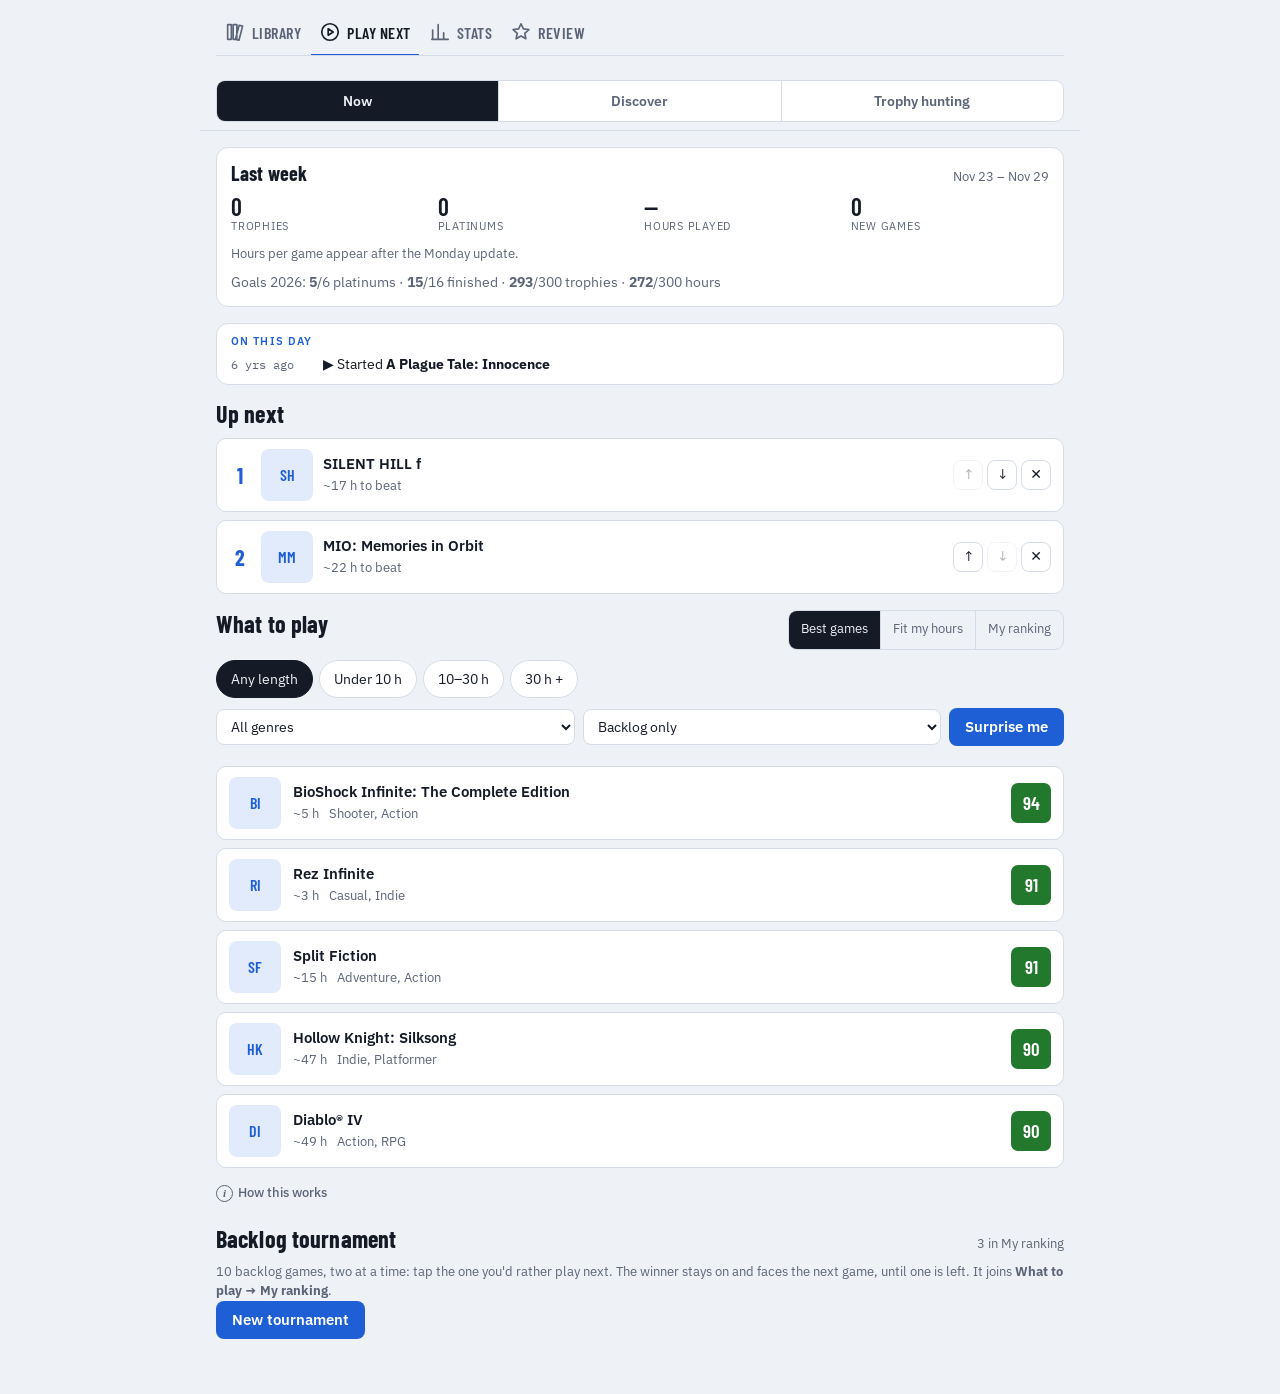
==== docs/play.html @ 2fd51176 "Light/dark switch, content clear of the iPhone status bar, sections open at their top Co-Authored-By" ====
<!doctype html>
<html lang="en">
<meta charset="utf-8">
<script>try { const t = localStorage.getItem("shelf-theme"); if (t === "light" || t === "dark") document.documentElement.dataset.theme = t; } catch {}</script>
<title>Game Shelf Play Next</title>
<meta name="viewport" content="width=device-width, initial-scale=1, viewport-fit=cover">
<meta name="apple-mobile-web-app-capable" content="yes">
<meta name="apple-mobile-web-app-title" content="Game Shelf">
<meta name="apple-mobile-web-app-status-bar-style" content="default">
<meta name="theme-color" content="#eef1f6" media="(prefers-color-scheme: light)">
<meta name="theme-color" content="#0e1320" media="(prefers-color-scheme: dark)">
<link rel="manifest" href="manifest.webmanifest">
<link rel="icon" href="icon-192.png" type="image/png">
<link rel="apple-touch-icon" href="apple-touch-icon.png">
<link rel="preconnect" href="https://fonts.googleapis.com">
<link rel="preconnect" href="https://fonts.gstatic.com" crossorigin>
<link rel="stylesheet" href="https://fonts.googleapis.com/css2?family=Barlow+Condensed:wght@500;600;700&family=IBM+Plex+Sans:wght@400;500;600&family=IBM+Plex+Mono:wght@400;500&display=swap">
<link rel="stylesheet" href="app.css">
<style>
/* Layout: tabs → Now / Discover / Trophies; one part at a time */
section { display: grid; gap: 10px; }
.cover { width: 52px; height: 52px; border-radius: 8px; }
.dot { width: 8px; height: 8px; }
.filters { display: grid; gap: 8px; }
.row { display: flex; gap: 8px; flex-wrap: wrap; align-items: center; }
.row select, .row .sel { background: var(--surface); border: 1px solid var(--line); border-radius: 8px; padding: 7px 10px; font-size: 14px; flex: 1 1 160px; min-width: 0; }
.go { background: var(--accent); color: var(--on-accent); border: 0; border-radius: 8px; padding: 8px 16px; font-weight: 600; cursor: pointer; }
.go:hover { filter: brightness(1.08); }

.pick { background: var(--surface); border: 2px solid var(--accent); border-radius: var(--radius); padding: 14px; display: grid; grid-template-columns: 96px 1fr; gap: 14px; align-items: center; }
.pick .cover { width: 96px; height: 96px; border-radius: 10px; }
.pick h2 { font-size: 24px; }
.pick .why { display: flex; flex-wrap: wrap; gap: 4px 12px; font-size: 13.5px; color: var(--muted); }
.pick .why b { color: var(--fg); }

.list { list-style: none; margin: 0; padding: 0; display: grid; gap: 8px; }
.item { background: var(--surface); border: 1px solid var(--line); border-radius: 10px; padding: 10px 12px; display: grid; grid-template-columns: 52px 1fr auto; gap: 12px; align-items: center; }
.main { min-width: 0; display: grid; gap: 3px; }
.name { font-weight: 600; line-height: 1.25; overflow-wrap: anywhere; }
.meta { display: flex; flex-wrap: wrap; gap: 2px 10px; font-size: 12.5px; color: var(--muted); }
.prog { display: flex; align-items: center; gap: 8px; font: 12px var(--mono); color: var(--muted); }
.prog .bar { flex: 1 1 auto; max-width: 220px; height: 6px; background: var(--line); border-radius: 3px; overflow: hidden; }
.prog .bar i { display: block; height: 100%; background: var(--plat); }
.easy { display: grid; gap: 2px; font-size: 12.5px; margin-top: 2px; }
.easy span { display: flex; gap: 6px; align-items: baseline; }
.easy .r { font-family: var(--mono); color: var(--muted); margin-left: auto; }
.left { font: 600 24px var(--display); text-align: right; line-height: 1; }
.left small { display: block; font: 11px var(--body); color: var(--muted); text-transform: uppercase; letter-spacing: .06em; }
.digest { background: var(--surface); border: 1px solid var(--line); border-radius: var(--radius); padding: 14px; display: grid; gap: 8px; }
.digest p { margin: 0; font-size: 14px; }
.dg-head { display: flex; justify-content: space-between; align-items: baseline; gap: 8px; flex-wrap: wrap; }
.dg-figs { display: grid; grid-template-columns: repeat(4, 1fr); gap: 8px; }
.dg-figs div { display: grid; } .dg-figs b { font: 600 26px/1 var(--display); } .dg-figs span { font-size: 11px; text-transform: uppercase; letter-spacing: .07em; color: var(--muted); }
.dg-goals { color: var(--muted); }
.uq { grid-template-columns: 22px 52px 1fr auto; gap: 10px; }
.rank { font: 700 22px var(--display); color: var(--accent); text-align: center; }
.qbtns { display: flex; gap: 4px; }
.qbtns button { width: 30px; height: 30px; border: 1px solid var(--line); border-radius: 8px; background: var(--surface); cursor: pointer; font-size: 14px; }
.qbtns button:disabled { opacity: .35; cursor: default; }
a.act { display: inline-block; border: 1px solid var(--line); border-radius: 999px; padding: 3px 10px; font-size: 13px; text-decoration: none; color: var(--fg); }
a.act:hover { border-color: var(--accent); } a.act.on { background: var(--accent-soft); border-color: var(--accent); }
a.act.primary { background: var(--accent); color: var(--on-accent); border-color: var(--accent); font-weight: 600; padding: 6px 14px; border-radius: 8px; }
.pact { display: flex; flex-wrap: wrap; gap: 6px; align-items: center; margin-top: 4px; }
.budget { display: flex; gap: 8px; align-items: center; font-size: 14px; }
.budget input { width: 90px; font: 600 18px var(--display); padding: 5px 8px; border: 1px solid var(--line); border-radius: 8px; background: var(--surface); color: var(--fg); }
.tbl td.num, .tbl th:nth-child(n+2):not(:last-child) { text-align: right; font-variant-numeric: tabular-nums; }
.lvl { font-size: 11px; font-weight: 600; text-transform: uppercase; letter-spacing: .05em; padding: 1px 7px; border-radius: 4px; border: 1px solid currentColor; }
.lvl.easy { color: var(--mc-good); } .lvl.medium { color: var(--mc-mid); } .lvl.hard { color: var(--mc-bad); }
.wk-head { display: flex; justify-content: space-between; align-items: baseline; gap: 10px; flex-wrap: wrap; }
.wk .item { grid-template-columns: 96px 1fr auto; align-items: start; }
.wk .cover { width: 96px; height: 64px; border-radius: 8px; }
.wk .why { font-size: 13px; color: var(--fg); line-height: 1.4; }
.wk .name a { color: inherit; text-decoration: none; }
.wk .name a:hover { text-decoration: underline; }
.wk .owned { font-size: 12px; color: var(--muted); }
@media (max-width: 420px) { .wk .item { grid-template-columns: 72px 1fr auto; } .wk .cover { width: 72px; height: 52px; } }
@media (max-width: 420px) { .pick { grid-template-columns: 72px 1fr; } .pick .cover { width: 72px; height: 72px; } }
.mode { display: grid; gap: 10px; }
.budget input { width: 80px; }
.dg-figs b { font-size: 24px; }
.tap { cursor: pointer; }
.tn-duel { display: grid; grid-template-columns: 1fr auto 1fr; gap: 8px; align-items: stretch; }
.tn-card { all: unset; box-sizing: border-box; cursor: pointer; background: var(--surface); border: 2px solid var(--line); border-radius: var(--radius); padding: 10px; display: grid; gap: 4px; align-content: start; justify-items: start; min-width: 0; }
.tn-card:hover, .tn-card:focus-visible { border-color: var(--accent); }
.tn-card .cover { width: 100%; height: auto; aspect-ratio: 16 / 10; border-radius: 8px; font-size: 22px; }
.tn-name { font-weight: 600; line-height: 1.25; overflow-wrap: anywhere; }
.tn-vs { align-self: center; font: 700 16px var(--display); color: var(--muted); }
.tn-card.champ { border-color: var(--gold); }
.tn-tag { font-size: 12px; font-weight: 600; color: var(--gold); }
.tn-line { display: flex; gap: 4px; flex-wrap: wrap; }
.tn-dot { width: 28px; height: 28px; border-radius: 6px; overflow: hidden; border: 2px solid transparent; display: grid; place-items: center; font-size: 9px; background: var(--line); }
.tn-dot img, .tn-dot .cover { width: 100%; height: 100%; object-fit: cover; display: block; }
.tn-dot.out { opacity: .25; filter: grayscale(1); }
.tn-dot.on { border-color: var(--gold); }
.tn-win { display: grid; grid-template-columns: 64px 1fr; gap: 12px; align-items: center; background: var(--surface); border: 2px solid var(--gold); border-radius: var(--radius); padding: 10px; margin-bottom: 10px; }
.tn-win .cover { width: 64px; height: 64px; border-radius: 8px; }
.tn-win > span:last-child { display: grid; gap: 2px; }
.memories { background: var(--surface); border: 1px solid var(--line); border-radius: var(--radius); padding: 10px 14px; display: grid; gap: 4px; }
.memories ul { list-style: none; margin: 0; padding: 0; display: grid; gap: 4px; font-size: 14px; }
.memories .yr { display: inline-block; min-width: 92px; font: 12px var(--mono); color: var(--muted); }
a.cal { text-decoration: none; color: var(--accent); font-weight: 600; }
.item.nomc { grid-template-columns: 52px 1fr; }
/* compact rows (wishlist, coming soon): small cover, one meta line, icon actions */
.list.compact { gap: 6px; }
.list.compact .item { grid-template-columns: 44px minmax(0, 1fr) auto auto; gap: 10px; padding: 8px 10px; }
.list.compact .item.nomc { grid-template-columns: 44px minmax(0, 1fr) auto; }
.list.compact .cover { width: 44px; height: 44px; font-size: 14px; }
.list.compact .meta { flex-wrap: nowrap; overflow: hidden; white-space: nowrap; }
.list.compact .meta > span { flex: none; } .list.compact .meta > span:last-child { flex: 0 1 auto; overflow: hidden; text-overflow: ellipsis; min-width: 0; }
.list.compact .mc { width: 34px; height: 34px; font-size: 16px; }
.list.compact .item > .detail { margin: 2px -10px -8px; }
a.x { width: 30px; height: 30px; display: grid; place-items: center; border: 1px solid var(--line); border-radius: 50%; color: var(--muted); text-decoration: none; font-size: 13px; }
a.x:hover { border-color: var(--accent); color: var(--accent); }
a.x.add { color: var(--accent); border-color: var(--accent); font-size: 18px; font-weight: 600; }
a.x.added { background: var(--accent-soft); }
.wsearch { margin: 0 0 10px; }
.wsearch input { width: 100%; box-sizing: border-box; font: inherit; font-size: 16px; padding: 10px 12px; border-radius: var(--radius); border: 1px solid var(--line); background: var(--surface); color: var(--text); }
.wsearch .list { margin-top: 6px; }
.wsearch .hint { padding: 8px 0; }
.wished { width: 30px; text-align: center; color: var(--gold); font-size: 18px; }
.sec-head .count { font: 500 15px var(--body); color: var(--muted); }
select.mini { background: var(--surface); border: 1px solid var(--line); border-radius: 8px; padding: 4px 8px; font-size: 13px; }
.meta .out { color: var(--accent); font-weight: 600; }
.detail .desc { margin: 0; font-size: 14px; line-height: 1.5; }
tr.ptr > td { padding: 0 0 8px; border-bottom: 1px solid var(--line); }
tr.ptr .detail { border: 1px solid var(--line); border-radius: 10px; background: var(--surface); }
tr.tap.open td { background: var(--accent-soft); }
.item > .detail { grid-column: 1 / -1; margin: 2px -12px -10px; }
.pick > .detail { grid-column: 1 / -1; margin: 0 -14px -14px; }
.tap.open { border-color: color-mix(in srgb, var(--accent) 45%, var(--line)); }
</style>

<main class="wrap" id="main">
  <h1 class="vh">Play next</h1>
  <nav class="tabs" aria-label="Main"><a href="index.html"><svg viewBox="0 0 24 24" aria-hidden="true"><path d="M4 4h4v16H4zM10 4h4v16h-4zM16.5 4.6l3.8 1 -4 15.4 -3.8 -1z"/></svg><span>Library</span></a><a href="play.html" aria-current="page"><svg viewBox="0 0 24 24" aria-hidden="true"><circle cx="12" cy="12" r="9"/><path d="M10 8.5v7l5.5-3.5z"/></svg><span>Play next</span></a><a href="stats.html"><svg viewBox="0 0 24 24" aria-hidden="true"><path d="M4 20V10M10 20V4M16 20v-7M21 20H3"/></svg><span>Stats</span></a><a href="review.html"><svg viewBox="0 0 24 24" aria-hidden="true"><path d="M12 3l2.6 5.6 6 .7-4.5 4.1 1.2 6L12 16.4 6.7 19.4l1.2-6L3.4 9.3l6-.7z"/></svg><span>Review</span></a></nav>
  <nav class="subnav" aria-label="Play next sections"><div class="seg" role="group">
    <button data-show="now">Now</button><button data-show="discover">Discover</button><button data-show="trophies">Trophy hunting</button>
  </div></nav>

  <div class="part-body" data-part="now">
    <section class="digest" id="digest"></section>
    <section class="memories" id="memories" hidden></section>

    <section class="block">
      <div class="sec-head"><h2 class="sec">Up next</h2><a class="note cal" id="calLink" href="#" title="Subscribe once: finish forecasts, release dates and your goals deadline appear in your phone's calendar and update by themselves">📅 Add to calendar</a></div>
      <div id="upnext"></div>
    </section>

    <section class="block">
      <div class="sec-head"><h2 class="sec">What to play</h2>
        <div class="seg" role="group" aria-label="How to choose"><button data-mode="best">Best games</button><button data-mode="fit">Fit my hours</button><button data-mode="rank" id="rankModeBtn" hidden>My ranking</button></div></div>
      <div class="mode" id="modeBest">
        <div class="chips" id="lengths" role="group" aria-label="How much time do you have"></div>
        <div class="row">
          <select id="genre" aria-label="Genre"></select>
          <select id="poolSel" aria-label="Which games"><option value="backlog">Backlog only</option><option value="both">Backlog + in progress</option></select>
          <button class="go" id="surprise">Surprise me</button>
        </div>
        <div id="pick"></div>
        <ol class="list" id="picks"></ol>
        <details class="how"><summary>How this works</summary><p>Your best-rated games first (Metacritic). Length is HowLongToBeat's Main + Extras time; games without one only appear under "Any length". "Surprise me" picks at random, better-rated games more often.</p></details>
      </div>
      <div class="mode" id="modeFit" hidden>
        <div class="row"><label class="budget">Hours available <input id="budget" type="number" min="1" max="2000" value="40" inputmode="numeric"></label></div>
        <div id="plan"></div>
        <details class="how"><summary>How this works</summary><p>Picks the best mix of backlog and in-progress games that fits your hours: Metacritic counts most, games in Up next go first, varied genres get a small bonus. Uses HowLongToBeat Main + Extras (time left for games in progress).</p></details>
      </div>
      <div class="mode" id="modeRank" hidden>
        <ol class="list" id="rankList"></ol>
        <details class="how"><summary>How this works</summary><p>Each backlog tournament below crowns one game, and it joins this list in the order it won. Games you finish, beat or drop leave the list; games you've started stay, marked "Playing".</p></details>
      </div>
    </section>

    <section class="block" id="tourney">
      <div class="sec-head"><h2 class="sec">Backlog tournament</h2><span class="note" id="tnStats"></span></div>
      <div id="tnBody"></div>
    </section>
  </div>

  <div class="part-body" data-part="discover" hidden>
    <section class="block" id="weekly" hidden>
      <div class="sec-head"><h2 class="sec">This week's picks</h2><span class="note" id="wkWhen"></span></div>
      <ol class="list wk" id="wkList"></ol>
      <div id="wkProfile"></div>
    </section>
    <section class="block">
      <div class="sec-head"><h2 class="sec">Wishlist <span class="count" id="wishCount"></span></h2>
        <select id="wishSort" aria-label="Sort wishlist" class="mini"><option value="added">Recently added</option><option value="release">Release date</option><option value="mc">Metacritic</option><option value="short">Shortest first</option><option value="name">Name</option></select></div>
      <div class="wsearch"><input type="search" id="wishQ" placeholder="🔍 Find a game to add…" autocomplete="off" enterkeyhint="search" aria-label="Search games to add to your wishlist">
        <ol class="list compact" id="wishHits" hidden></ol></div>
      <div class="chips" id="wishChips" role="group" aria-label="Show"></div>
      <ol class="list compact" id="wishList"></ol>
      <button class="more" id="wishMore" hidden></button>
    </section>
    <section class="block" id="soonSec" hidden>
      <h2 class="sec">Coming soon</h2>
      <div class="chips" id="soonChips" role="group" aria-label="Category"></div>
      <ol class="list compact" id="soonList"></ol>
      <button class="more" id="soonMore" hidden></button>
      <details class="how"><summary>How this works</summary><p>Unreleased PS4/PS5 games from RAWG, updated every Monday. <b>Your series</b>: next games in the series you played most. <b>Your studios</b>: from the studios you spent most hours with. <b>Your taste</b>: matching the same taste profile as the weekly picks (genres and tags of the games you play long, finish and rate highly). <b>Big releases</b> and <b>Indie</b>: the most awaited (how many RAWG users added them), with a date in the next 18 months. <b>Out soon</b>: anything here released in the next 60 days. Games you own or gave a 👎 are left out. Release dates often move.</p></details>
    </section>
  </div>

  <div class="part-body" data-part="trophies" hidden>
    <section class="block">
      <h2 class="sec">Closest to platinum</h2>
      <ol class="list" id="close"></ol>
      <button class="more" id="closeMore" hidden></button>
      <details class="how"><summary>How this works</summary><p>Games at 70% or more. Under each game: the missing trophies most players have, so likely the easiest left.</p></details>
    </section>
    <section class="block">
      <h2 class="sec">Next platinum: how hard?</h2>
      <div id="platHard"></div>
      <details class="how"><summary>How this works</summary><p>Games in progress that have a platinum, easiest first. "Guide" is the platinum difficulty from trophy guides (PowerPyx, PSNProfiles, PlayStationTrophies; average when several rate it): up to 3.5 is Easy, up to 6 Medium, above that Hard. Without a guide rating, the level is estimated from PSN: "Plat" is the share of players who have the platinum, and missing trophies that under 10% of players have count against it. Tap a game for hours, missables and playthroughs.</p></details>
    </section>
    <section class="block">
      <h2 class="sec">DLC to finish</h2>
      <ol class="list" id="dlcList"></ol>
      <button class="more" id="dlcMore" hidden>Show all</button>
      <details class="how"><summary>How this works</summary><p>DLC packs with trophies left, for games whose main game you've finished or whose DLC you've started. Fewest trophies left first.</p></details>
    </section>
  </div>
</main>

<script src="app.js"></script>
<script src="gamepanel.js"></script>
<script>
const $ = id => document.getElementById(id);
const esc = s => String(s ?? "").replace(/[&<>"']/g, c => ({ "&": "&amp;", "<": "&lt;", ">": "&gt;", '"': "&quot;", "'": "&#39;" }[c]));
const initials = s => (s || "?").replace(/[^A-Za-z0-9 ]/g, "").split(/\s+/).filter(Boolean).slice(0, 2).map(w => w[0]).join("").toUpperCase();
const pic = (url, name) => url ? `<img src="${esc(url)}" alt="" loading="lazy" onerror="this.replaceWith(document.createTextNode('${initials(name)}'))">` : initials(name);
const mcClass = m => m == null ? "none" : m >= 75 ? "good" : m >= 50 ? "mid" : "bad";
const fmtH = h => h >= 10 ? Math.round(h) + " h" : (Math.round(h * 2) / 2) + " h";
const beatTime = x => x.hltb?.extra || x.hltb?.main || null;   // HowLongToBeat Main + Extras (Main Story if missing)
const LENGTHS = { any: ["Any length", () => true], short: ["Under 10 h", h => h && h < 10], medium: ["10–30 h", h => h >= 10 && h <= 30], long: ["30 h +", h => h > 30] };
let DATA, state = { length: "any", pool: "backlog", genre: "", mode: "best", wishSort: "added", wishF: "all", soonCat: "all" };
try { Object.assign(state, JSON.parse(localStorage.getItem("shelf-play") || "{}")); } catch {}

// Same rules as the Library: platinum wins; a dropped game played again returns to normal.
function applyFlags(games, flags) {
  for (const x of games) {
    const f = flags[x.name] || (x.aliases || []).map(n => flags[n]).find(Boolean);
    x.eff = x.status; x.base_status = x.status; x.flag = null;
    if (!f || x.status === "completed") continue;
    if (f.flag === "dropped" && x.last_activity && new Date(x.last_activity) > new Date(f.at)) continue;
    x.eff = f.flag; x.flag = f;
  }
}

function pool() {
  const fit = LENGTHS[state.length][1];
  return DATA.games.filter(x => (x.eff === "unplayed" && x.owned) || (state.pool === "both" && x.eff === "started"))
    .filter(x => fit(beatTime(x)))
    .filter(x => !state.genre || (x.genres || []).includes(state.genre));
}

function card(x, eyebrow) {
  const why = [x.metacritic != null ? `Metacritic <b>${x.metacritic}</b>` : "No Metacritic score",
    beatTime(x) ? `~<b>${fmtH(beatTime(x))}</b> to beat` : null,
    (x.genres || []).slice(0, 3).join(", ") || null,
    x.eff === "started" ? `In progress · ${x.progress ?? 0}% trophies` : (x.acquired ? `Owned since ${new Date(x.acquired).getFullYear()}` : null)].filter(Boolean);
  return `<div class="pick tap" data-g="${esc(x.name)}"><span class="cover">${pic(x.image, x.name)}</span>
    <div class="main"><span class="eyebrow">${eyebrow}</span><h2>${esc(x.name)}</h2><div class="why">${why.map(w => `<span>${w}</span>`).join("")}</div></div></div>`;
}

function render() {
  $("lengths").innerHTML = Object.entries(LENGTHS).map(([k, [l]]) => `<button class="chip" data-len="${k}" aria-pressed="${state.length === k}">${l}</button>`).join("");
  $("poolSel").value = state.pool;
  document.querySelectorAll("[data-mode]").forEach(b => b.setAttribute("aria-pressed", b.dataset.mode === state.mode));
  if (state.mode === "rank" && !rankedBacklog().length) state.mode = "best";
  $("rankModeBtn").hidden = !rankedBacklog().length;
  $("modeBest").hidden = state.mode !== "best"; $("modeFit").hidden = state.mode !== "fit"; $("modeRank").hidden = state.mode !== "rank";
  if (state.mode === "rank") rankList();
  const p = pool();
  const picks = [...p].sort((a, b) => (b.metacritic ?? 0) - (a.metacritic ?? 0) || (beatTime(a) ?? 999) - (beatTime(b) ?? 999)).slice(0, 5);
  $("picks").innerHTML = picks.length ? picks.map(x => `<li class="item tap" data-g="${esc(x.name)}"><span class="cover">${pic(x.image, x.name)}</span>
      <span class="main"><span class="name">${esc(x.name)}</span>
      <span class="meta">${beatTime(x) ? `<span>~${fmtH(beatTime(x))}</span>` : ""}<span>${esc((x.genres || []).slice(0, 2).join(", "))}</span>${x.eff === "started" ? "<span>In progress</span>" : ""}</span></span>
      <span class="mc ${mcClass(x.metacritic)}">${x.metacritic ?? "n/a"}</span></li>`).join("")
    : `<p class="empty">Nothing matches. Try another length or genre.</p>`;
  $("surprise").disabled = !p.length;
  reopen();
}

function surprise() {
  const p = pool(); if (!p.length) return;
  const w = p.map(x => Math.max(1, (x.metacritic ?? 65) - 50) ** 2);   // better-rated games come up more often
  let r = Math.random() * w.reduce((a, b) => a + b, 0), i = 0;
  while ((r -= w[i]) > 0) i++;
  $("pick").innerHTML = card(p[i], "Tonight's pick");
}

function closest() {
  const all = DATA.games.filter(x => x.status !== "completed" && x.eff !== "dropped" && (x.progress ?? 0) >= 70)
    .sort((a, b) => b.progress - a.progress || (a.missing_n ?? 99) - (b.missing_n ?? 99)), rows = closeAll ? all : all.slice(0, 5);
  $("closeMore").hidden = all.length <= 5; $("closeMore").textContent = closeAll ? "Show fewer" : `Show all ${all.length}`;
  $("close").innerHTML = rows.length ? rows.map(x => {
    const easy = (x.easy || []).map(t => `<span><span class="dot d-${t.t}"></span>${t.h ? "Hidden trophy" : esc(t.n)}${t.p ? ` (${esc(t.p)})` : ""}<span class="r">${t.r ?? "?"}%</span></span>`).join("");
    const goal = x.defined?.platinum ? "platinum" : "100%";
    const tag = x.eff === "beaten" ? `<span class="note"> · Beaten</span>` : "";
    return `<li class="item tap" data-g="${esc(x.name)}"><span class="cover">${pic(x.image, x.name)}</span>
      <span class="main"><span class="name">${esc(x.name)}${tag}</span>
        <span class="prog"><span class="bar"><i style="width:${x.progress}%"></i></span><span class="num">${x.progress}% to ${goal}</span></span>
        <span class="easy">${easy}</span></span>
      <span class="left num">${x.missing_n ?? "?"}<small>left</small></span></li>`;
  }).join("") : `<p class="empty">No game at 70% or more right now.</p>`;
  reopen();
}

let dlcAll = false, closeAll = false, hardAll = false;
$("closeMore").addEventListener("click", () => { closeAll = !closeAll; closest(); });
function dlcToFinish() {
  const rows = DATA.games.map(x => {
    const open = (x.dlc || []).filter(d => d.earned < d.total);
    const baseDone = !!x.platinum_at || x.status === "completed" || x.eff === "beaten";
    return open.length && (baseDone || open.some(d => d.earned > 0)) ? { x, open, left: open.reduce((a, d) => a + d.total - d.earned, 0) } : null;
  }).filter(Boolean).sort((a, b) => a.left - b.left);
  const shown = dlcAll ? rows : rows.slice(0, 5);
  $("dlcList").innerHTML = shown.length ? shown.map(({ x, open, left }) => `<li class="item tap" data-g="${esc(x.name)}"><span class="cover">${pic(x.image, x.name)}</span>
      <span class="main"><span class="name">${esc(x.name)}</span>
        <span class="easy">${open.map(d => `<span>${esc(d.name)}<span class="r">${d.earned}/${d.total}</span></span>`).join("")}</span></span>
      <span class="left num">${left}<small>left</small></span></li>`).join("")
    : `<p class="empty">${DATA.games.some(x => x.dlc) ? "No DLC left in games you've finished." : "Appears after the next refresh."}</p>`;
  $("dlcMore").hidden = rows.length <= 5;
  $("dlcMore").textContent = dlcAll ? "Show fewer" : `Show all ${rows.length}`;
  reopen();
}
$("dlcMore").addEventListener("click", () => { dlcAll = !dlcAll; dlcToFinish(); });

async function weekly() {
  let R; try { const r = await fetch("recommendations.json", { cache: "no-store" }); if (!r.ok) return; R = await r.json(); } catch { return; }
  if (!R.picks?.length) return;
  const owned = new Set(DATA.games.map(g => g.rawg_slug).filter(Boolean));
  const d = new Date(R.generated_at);
  $("wkWhen").textContent = `Updated ${d.toLocaleDateString(undefined, { weekday: "short", day: "numeric", month: "short" })}`;
  const pr = R.profile || {};
  $("wkProfile").innerHTML = how(`${pr.top_tags?.length ? `Based on your taste for ${esc(pr.top_genres.slice(0, 3).join(", "))} and ${esc(pr.top_tags.slice(0, 4).map(t => t.toLowerCase()).join(", "))} games, usually around ${pr.usual_length} h. ` : ""}Three games you don't own, new every Monday. 👍 / 👎 teach next week's picks; 👎 also means that game won't come back.`, "Why these games?");
  R.picks.forEach(p => ITEMS[p.slug] = p);
  $("wkList").innerHTML = R.picks.map(p => `<li class="item tap" data-d="${esc(p.slug)}"><span class="cover">${pic(p.image, p.name)}</span>
    <span class="main"><span class="name">${esc(p.name)}</span>
      <span class="meta"><span>${esc(p.platforms.join(" · "))}</span>${p.released ? `<span>${new Date(p.released).getFullYear()}</span>` : ""}${p.length ? `<span>~${p.length} h</span>` : ""}<span>${esc(p.genres.join(", "))}</span></span>
      <span class="why">${esc(p.why)}</span>${pickActions(p)}${owned.has(p.slug) ? `<span class="owned">Already in your library now</span>` : ""}</span>
    <span class="mc ${mcClass(p.metacritic)}">${p.metacritic ?? "n/a"}</span></li>`).join("");
  $("weekly").hidden = false;
  reopen();
}


/* ---------- saving through GitHub (same as flags) ---------- */
function repoUrl() {
  const h = location.hostname; if (!h.endsWith(".github.io")) return null;
  const owner = h.split(".")[0], repo = location.pathname.split("/").filter(Boolean)[0] || `${owner}.github.io`;
  return `https://github.com/${owner}/${repo}`;
}
function issueUrl(title, lines) {
  const repo = repoUrl(); if (!repo) return null;
  const body = `Tap "Create" (or "Submit new issue") to save this. The dashboard updates in about a minute.\n\n${lines.join("\n")}\n`;
  return `${repo}/issues/new?title=${encodeURIComponent(title)}&body=${encodeURIComponent(body)}`;
}
const act = (url, label, cls = "") => url ? `<a class="act ${cls}" href="${url}" target="_blank" rel="noopener">${label}</a>` : "";
const getJSON = async (f, d) => { try { const r = await fetch(f, { cache: "no-store" }); return r.ok ? await r.json() : d; } catch { return d; } };
let QUEUE = [], WISH = {}, FEEDBACK = {}, SNAPS = [], GOALS = {}, FLAGS = {}, UPC = {}, ITEMS = {};
const byName = n => DATA.games.find(g => g.name === n || (g.aliases || []).includes(n));
const sum = a => a.reduce((x, y) => x + y, 0);
const left = x => { const b = beatTime(x); return b ? Math.max(1, Math.round(b - (x.eff === "started" ? (x.hours || 0) : 0))) : null; };

/* ---------- game panel on tap (Now tab): same panel as the Library, without the trophy list ---------- */
let openG = null;   // { list, key } of the open panel, so it survives re-renders
const keyOf = el => el.dataset.g != null ? "g:" + el.dataset.g : "d:" + el.dataset.d;
function reopen() {
  if (!openG) return;
  const el = [...document.querySelectorAll(`#${openG.list} .tap`)].find(e => keyOf(e) === openG.key);
  const g = el && el.dataset.g != null ? byName(el.dataset.g) : null;
  if (!el || (el.dataset.g != null && !g)) { openG = null; return; }
  const html = g ? GP.panel(g) : discoverPanel(el.dataset.d);
  el.classList.add("open");
  if (el.tagName === "TR") el.insertAdjacentHTML("afterend", `<tr class="ptr"><td colspan="9">${html}</td></tr>`);
  else el.insertAdjacentHTML("beforeend", html);
}
document.addEventListener("click", e => {
  const el = e.target.closest(".tap");
  if (!el || e.target.closest("a, button, input, select, label, .detail")) return;
  const list = el.closest("[id]").id, key = keyOf(el), same = openG && openG.list === list && openG.key === key;
  document.querySelectorAll(".tap.open").forEach(o => { o.classList.remove("open"); o.querySelector(":scope > .detail")?.remove(); });
  document.querySelectorAll("tr.ptr").forEach(r => r.remove());
  openG = same ? null : { list, key };
  reopen();
});

/* ---------- Backlog tournament: 10 backlog games, winner stays on, the last one standing joins My ranking ---------- */
let TOURN = { champions: [] }, tn = null;  // tn = { names: [10 entrants], champ: index, next: index, beat: [names] }
const TN_SIZE = 10, LOCAL_CHAMPS = "shelf-champs", LIVE = "shelf-tn-live";
const lsGet = (k, d) => { try { return JSON.parse(localStorage.getItem(k)) ?? d; } catch { return d; } };
const lsSet = (k, v) => { try { v == null ? localStorage.removeItem(k) : localStorage.setItem(k, JSON.stringify(v)); } catch {} };
function champions() {      // saved in the repo + won on this device but not saved yet
  const saved = TOURN.champions || [], ids = new Set(saved.map(c => c.id));
  const mine = lsGet(LOCAL_CHAMPS, []).filter(c => !ids.has(c.id)); lsSet(LOCAL_CHAMPS, mine);
  return [...saved, ...mine];
}
// My ranking: champions in the order they won, while still unfinished (started ones stay, marked as playing)
function rankedBacklog() {
  return champions().map(c => ({ c, g: byName(c.game) }))
    .filter(o => o.g && o.g.base_status !== "completed" && !["beaten", "dropped"].includes(o.g.eff));
}
const tnPool = () => DATA.games.filter(x => x.eff === "unplayed" && x.owned);
function tnDraw() {
  const crowned = new Set(champions().map(c => c.game)), met = new Set(champions().flatMap(c => c.beat || []));
  const shuffle = a => a.map(x => [Math.random(), x]).sort((p, q) => p[0] - q[0]).map(p => p[1]);
  const pool = tnPool().filter(x => !crowned.has(x.name));
  // games that haven't been in a tournament yet come first
  const pick = [...shuffle(pool.filter(x => !met.has(x.name))), ...shuffle(pool.filter(x => met.has(x.name)))].slice(0, TN_SIZE);
  return pick.length >= 2 ? { names: shuffle(pick).map(x => x.name), champ: 0, next: 1, beat: [] } : null;
}
const tnCard = (x, side, crown) => `<button class="tn-card${crown ? " champ" : ""}" data-tn="${side}"><span class="cover">${pic(x.image, x.name)}</span>
  ${crown ? `<span class="tn-tag">👑 ${crown} win${crown > 1 ? "s" : ""} in a row</span>` : ""}<span class="tn-name">${esc(x.name)}</span><span class="meta">${x.metacritic != null ? `<span>MC ${x.metacritic}</span>` : ""}${beatTime(x) ? `<span>~${fmtH(beatTime(x))}</span>` : ""}</span>
  <span class="meta"><span>${esc((x.genres || []).slice(0, 2).join(", "))}</span></span>${GP.diffOf(x)?.combined?.difficulty != null ? `<span class="meta"><span>🏆 ${GP.diffOf(x).combined.difficulty}/10</span></span>` : ""}</button>`;
let tnStreak = 0;
function tourney() {
  const ranked = rankedBacklog();
  $("tnStats").textContent = ranked.length ? `${ranked.length} in My ranking` : "";
  if (!tn) {
    const enough = tnPool().length >= 2;
    $("tnBody").innerHTML = `<p class="note">${TN_SIZE} backlog games, two at a time: tap the one you'd rather play next. The winner stays on and faces the next game, until one is left. It joins <b>What to play → My ranking</b>.</p>
      <div class="row">${enough ? `<button class="go" id="tnStart">${ranked.length ? "New tournament" : "Start"}</button>` : `<span class="note">Not enough unplayed games in your backlog.</span>`}</div>`;
    return;
  }
  const G = tn.names.map(byName);
  if (G.some(g => !g)) { tn = null; lsSet(LIVE, null); return tourney(); }   // a game left the library meanwhile
  if (tn.next >= G.length) return tnFinish();
  const total = G.length - 1, n = tn.next;
  // the line-up: beaten games faded, the champion highlighted, the rest still waiting
  const lineup = G.map((g, i) => `<span class="tn-dot${i === tn.champ ? " on" : i < n ? " out" : ""}" title="${esc(g.name)}">${pic(g.image, g.name)}</span>`).join("");
  $("tnBody").innerHTML = `<p class="note">Duel ${n} of ${total}: tap the one you'd rather play next.</p>
    <div class="tn-line">${lineup}</div>
    <div class="tn-duel">${tnCard(G[tn.champ], 0, tnStreak)}<span class="tn-vs">vs</span>${tnCard(G[n], 1, 0)}</div>
    <div class="row"><button class="chip" id="tnStop">Stop (nothing saved)</button></div>`;
}
function tnPick(side) {
  const champ = tn.names[tn.champ], challenger = tn.names[tn.next];
  if (side === 0) { tn.beat.push(challenger); tnStreak++; }
  else { tn.beat.push(champ); tn.champ = tn.next; tnStreak = 1; }
  tn.next++; tn.streak = tnStreak; lsSet(LIVE, tn); tourney();
}
function tnFinish() {
  const c = { id: `${Date.now().toString(36)}${Math.random().toString(36).slice(2, 5)}`, game: tn.names[tn.champ], at: new Date().toISOString().slice(0, 10), beat: tn.beat };
  tn = null; tnStreak = 0; lsSet(LIVE, null);
  lsSet(LOCAL_CHAMPS, [...lsGet(LOCAL_CHAMPS, []), c]);
  const url = issueUrl(`Tournament: ${c.game} wins`, [`champion: ${c.id} | ${c.game}`, `date: ${c.at}`, `beat: ${c.beat.join(" ;; ")}`]);
  if (url) { const a = document.createElement("a"); a.href = url; a.target = "_blank"; document.body.appendChild(a); a.click(); a.remove(); }
  tourney(); render();
  const g = byName(c.game), pos = rankedBacklog().findIndex(o => o.c.id === c.id) + 1;
  $("tnBody").insertAdjacentHTML("afterbegin", `<div class="tn-win"><span class="cover">${pic(g.image, g.name)}</span><span><span class="eyebrow">Winner</span><b>${esc(g.name)}</b><span class="note">Beat ${c.beat.length} games · #${pos} in My ranking</span></span></div>`);
}
document.addEventListener("click", e => {
  if (e.target.id === "tnStart") { tn = tnDraw(); tnStreak = 0; lsSet(LIVE, tn); tourney(); $("tourney").scrollIntoView({ block: "start" }); }
  const c = e.target.closest("[data-tn]"); if (c && tn) tnPick(+c.dataset.tn);
  if (e.target.id === "tnStop" && tn) { tn = null; tnStreak = 0; lsSet(LIVE, null); tourney(); }
});
function rankList() {
  const rows = rankedBacklog();
  $("rankList").innerHTML = rows.map(({ c, g }, i) => `<li class="item uq tap" data-g="${esc(g.name)}"><span class="rank">${i + 1}</span><span class="cover">${pic(g.image, g.name)}</span>
      <span class="main"><span class="name">${esc(g.name)}</span><span class="meta">${g.eff === "started" ? `<span class="out">Playing</span>` : ""}<span>Won ${new Date(c.at).toLocaleDateString(undefined, { day: "numeric", month: "short" })}</span>${beatTime(g) ? `<span>~${fmtH(beatTime(g))}</span>` : ""}</span></span>
      <span class="mc ${mcClass(g.metacritic)}">${g.metacritic ?? "–"}</span></li>`).join("");
  reopen();
}

/* ---------- On this day (memories.json, built by extras.py) ---------- */
let MEM = {};
function onThisDay() {
  const key = d => `${String(d.getMonth() + 1).padStart(2, "0")}-${String(d.getDate()).padStart(2, "0")}`, now = new Date();
  let items = MEM[key(now)] || [], label = "On this day";
  if (!items.length) {          // nothing today: the rest of this week
    for (let i = 1; i <= 6 && !items.length; i++) { const d = new Date(now.getTime() + i * 864e5); items = (MEM[key(d)] || []).map(x => ({ ...x, d })); }
    label = "This week, years ago";
  }
  items = items.filter(x => x.y < now.getFullYear()).slice(0, 3);
  $("memories").hidden = !items.length;
  const what = x => x.kind === "platinum" ? `🏆 Platinum in <b>${esc(x.game)}</b>${x.r != null ? ` <span class="note">${x.r}%</span>` : ""}`
    : x.kind === "complete" ? `💯 100% in <b>${esc(x.game)}</b>`
    : x.kind === "rare" ? `💎 <b>${esc(x.trophy)}</b> in ${esc(x.game)} <span class="note">${x.r}%</span>` : `▶ Started <b>${esc(x.game)}</b>`;
  $("memories").innerHTML = `<span class="eyebrow">${label}</span><ul>${items.map(x => `<li><span class="yr">${now.getFullYear() - x.y} yr${now.getFullYear() - x.y > 1 ? "s" : ""} ago${x.d ? ` · ${x.d.toLocaleDateString(undefined, { weekday: "short" })}` : ""}</span>${what(x)}</li>`).join("")}</ul>`;
}

/* ---------- 12. Monday digest ---------- */
function digest() {
  const today = new Date(), dow = (today.getDay() + 6) % 7;              // Monday = 0
  const end = new Date(today.getFullYear(), today.getMonth(), today.getDate() - dow);   // this Monday 00:00
  const start = new Date(end - 7 * 864e5), key = d => d.toLocaleDateString("sv-SE");    // YYYY-MM-DD
  const inWeek = s => s && new Date(s) >= start && new Date(s) < end;
  const days = Object.entries(DATA.insights?.days || {}).filter(([d]) => d >= key(start) && d < key(end));
  const trophies = sum(days.map(([, n]) => n));
  const plats = (DATA.insights?.milestones || []).filter(m => m.kind === "platinum" && inWeek(m.at));
  // hours: difference between the snapshot taken this Monday and the one from the Monday before.
  // A game is matched under its current name or any older name (store names change), and only
  // games PSN says you played since the start of the week can count.
  const snapOn = d => SNAPS.find(sn => sn.date >= key(d) && sn.date <= key(new Date(+d + 2 * 864e5)));
  const a = snapOn(start), b = snapOn(end);
  let hours = null, hoursTxt = `<span class="note">Hours per game appear after the Monday update.</span>`;
  if (a && b) {
    const before = n => { const g = byName(n), names = [n, ...(g?.aliases || [])]; const k = names.find(m => a.hours[m] != null); return k ? a.hours[k] : 0; };
    const playedSince = n => { const g = byName(n); return !g?.last_played || new Date(g.last_played) >= start; };
    const delta = Object.entries(b.hours).map(([n, h]) => [n, h - before(n)]).filter(([n, d]) => d >= 0.2 && playedSince(n)).sort((x, y) => y[1] - x[1]);
    hours = sum(delta.map(d => d[1]));
    hoursTxt = delta.length ? `${delta.slice(0, 3).map(([n, d]) => `${esc(n)} (${fmtH(d)})`).join(", ")}${delta.length > 3 ? `, +${delta.length - 3} more` : ""}`
      : "No PS4/PS5 playtime last week.";
  }
  const started = DATA.games.filter(g => inWeek([g.first_played, g.first_trophy_at].filter(Boolean).sort()[0]));
  const y = String(today.getFullYear()), G = GOALS[y];
  let goals = "";
  if (G) {
    const fin = DATA.games.filter(g => { const f = FLAGS[g.name] || (g.aliases || []).map(n => FLAGS[n]).find(Boolean); const at = g.platinum_at || (g.status === "completed" ? g.last_trophy : null) || (f?.flag === "beaten" ? (g.last_activity && g.last_activity < f.at ? g.last_activity : f.at) : null); return at && at.startsWith(y); }).length;
    const now = { platinums: sum(DATA.games.flatMap(g => Object.entries(g.months || {}).filter(([m]) => m.startsWith(y)).map(([, t]) => t[3]))),
      trophies: sum(DATA.games.flatMap(g => Object.entries(g.months || {}).filter(([m]) => m.startsWith(y)).map(([, t]) => sum(t)))),
      hours: Math.round(sum(DATA.games.map(g => (g.hours_by_year || {})[y] || 0))), finished: fin };
    const L = { platinums: "platinums", finished: "finished", trophies: "trophies", hours: "hours" };
    goals = `<p class="dg-goals">Goals ${y}: ${Object.keys(L).filter(k => G[k]).map(k => `<b>${now[k]}</b>/${G[k]} ${L[k]}`).join(" · ")}</p>`;
  }
  const fmtD = d => d.toLocaleDateString(undefined, { day: "numeric", month: "short" });
  $("digest").innerHTML = `<div class="dg-head"><h2>Last week</h2><span class="note">${fmtD(start)} – ${fmtD(new Date(end - 864e5))}</span></div>
    <div class="dg-figs"><div><b>${trophies}</b><span>trophies</span></div><div><b>${plats.length}</b><span>platinum${plats.length === 1 ? "" : "s"}</span></div><div><b>${hours == null ? "—" : fmtH(hours).replace(" h", "")}</b><span>hours played</span></div><div><b>${started.length}</b><span>new games</span></div></div>
    <p>${hoursTxt}</p>${plats.length ? `<p>🏆 ${plats.map(p => `<b>${esc(p.game)}</b>`).join(", ")}</p>` : ""}${goals}`;
}

/* ---------- 4. Up next ---------- */
let qDraft = null;   // local reordering before saving
function upNext() {
  const list = (qDraft || QUEUE).map(n => ({ n, g: byName(n) })).filter(o => o.g);
  const changed = qDraft && qDraft.join("|") !== QUEUE.join("|");
  $("upnext").innerHTML = list.length ? `<ol class="list">${list.map(({ n, g }, i) => `<li class="item uq tap" data-g="${esc(g.name)}"><span class="rank">${i + 1}</span><span class="cover">${pic(g.image, g.name)}</span>
      <span class="main"><span class="name">${esc(g.name)}</span>${left(g) ? `<span class="meta"><span>~${left(g)} h ${g.eff === "started" ? "left" : "to beat"}</span>${GP.forecast(g)?.short ? `<span class="out">${esc(GP.forecast(g).short)}</span>` : ""}</span>` : ""}</span>
      <span class="qbtns"><button data-q="up" data-i="${i}" ${i ? "" : "disabled"} aria-label="Move up">↑</button><button data-q="down" data-i="${i}" ${i < list.length - 1 ? "" : "disabled"} aria-label="Move down">↓</button><button data-q="del" data-i="${i}" aria-label="Remove">✕</button></span></li>`).join("")}</ol>
      ${changed ? `<div class="row">${act(issueUrl("Up next: new order", ["queue: set", ...(qDraft.length ? qDraft.map(n => `game: ${n}`) : [])]), "Save order", "primary")}<button class="chip" data-q="reset">Undo</button></div>` : ""}`
    : `<p class="empty">Nothing queued yet. Open a game in the Library and tap <b>+ Up next</b> (up to 5 games).</p>`;
  reopen();
}

/* ---------- 7 + 6. feedback and wishlist on the weekly picks ---------- */
function pickActions(p) {
  const fb = FEEDBACK[p.slug]?.feedback, wished = !!WISH[p.slug];
  const up = act(issueUrl(`Pick 👍 ${p.name}`, ["feedback: up", `slug: ${p.slug}`]), "👍", fb === "up" ? "on" : "");
  const down = act(issueUrl(`Pick 👎 ${p.name}`, ["feedback: down", `slug: ${p.slug}`]), "👎", fb === "down" ? "on" : "");
  const wl = wished ? `<span class="note">On your wishlist</span>` : act(issueUrl(`Wishlist: add ${p.name}`, ["wish: add", `slug: ${p.slug}`, `name: ${p.name}`]), "+ Wishlist");
  return repoUrl() ? `<span class="pact">${up}${down}${wl}${fb ? `<span class="note">${fb === "up" ? "You liked this pick" : "Not for you"}</span>` : ""}</span>` : "";
}

let wishAll = false, soonAll = false;
const relOf = (slug, w) => (UPC.details?.[slug]?.released) || w?.released || null;
const notOut = (slug, w) => { const r = relOf(slug, w); return !r || r > new Date().toISOString().slice(0, 10) || !!(UPC.details?.[slug]?.tba ?? w?.tba); };
const dropBtn = (s, name) => repoUrl() ? `<a class="x" href="${issueUrl(`Wishlist: remove ${name}`, ["wish: remove", `slug: ${s}`])}" target="_blank" rel="noopener" aria-label="Remove ${esc(name)} from your wishlist" title="Remove from wishlist">✕</a>` : "";
/* Search games online (Wikipedia: game articles only, free and no key needed) and add one to the wishlist.
   The save finds the game on RAWG to fill in cover, release date, genres and Metacritic. */
const wNorm = t => String(t || "").toLowerCase().replace(/\(.*?\)|[™®©:'’.,!?-]/g, " ").replace(/\s+/g, " ").trim();
let wishTimer, wishSeq = 0;
async function wishSearch(q) {
  const box = $("wishHits"), seq = ++wishSeq;
  if (q.trim().length < 2) { box.hidden = true; box.innerHTML = ""; return; }
  box.hidden = false; box.innerHTML = `<p class="note hint">Searching…</p>`;
  const url = "https://en.wikipedia.org/w/api.php?" + new URLSearchParams({ action: "query", format: "json", origin: "*", generator: "search",
    gsrsearch: `${q} hastemplate:"Infobox video game"`, gsrlimit: "8", prop: "pageimages|description", piprop: "thumbnail", pithumbsize: "160", pilicense: "any" });
  let hits = [];
  try { const j = await (await fetch(url)).json(); hits = Object.values(j.query?.pages || {}).sort((a, b) => a.index - b.index); }
  catch { if (seq === wishSeq) box.innerHTML = `<p class="note hint">Search isn't reachable right now. Try again in a moment.</p>`; return; }
  if (seq !== wishSeq) return;   // a newer search is under way
  const lib = new Set(DATA.games.flatMap(g => [g.name, ...(g.aliases || [])]).map(wNorm)), wished = new Set(Object.values(WISH).map(w => wNorm(w.name)));
  box.innerHTML = hits.length ? hits.map(h => {
    const name = h.title.replace(/\s*\((\d{4} )?video game\)$/i, ""), year = (h.description || "").match(/\b(19|20)\d{2}\b/)?.[0] || "";
    const n = wNorm(name), img = h.thumbnail?.source || "";
    const act = lib.has(n) ? `<span class="note">In library</span>` : wished.has(n) ? `<span class="wished" title="On your wishlist">★</span>`
      : repoUrl() ? `<a class="x add" data-wadd href="${issueUrl(`Wishlist: add ${name}`, ["wish: add", `name: ${name}`, ...(year ? [`year: ${year}`] : []), ...(img ? [`image: ${img}`] : [])])}" target="_blank" rel="noopener" aria-label="Add ${esc(name)} to your wishlist" title="Add to wishlist">+</a>` : "";
    return `<li class="item"><span class="cover">${pic(img, name)}</span><span class="main"><span class="name">${esc(name)}</span>
      <span class="meta"><span>${esc(h.description || "")}</span></span></span><span></span>${act}</li>`;
  }).join("") : `<p class="note hint">No game found for "${esc(q)}".</p>`;
  // not there (or not the right one)? keep it by name: it's looked up again every Monday until something turns up
  const typed = q.trim().replace(/\s+/g, " ");
  if (repoUrl() && !lib.has(wNorm(typed)) && !wished.has(wNorm(typed)) && !hits.some(h => wNorm(h.title) === wNorm(typed)))
    box.insertAdjacentHTML("beforeend", `<li class="item"><span class="cover">＋</span><span class="main"><span class="name">Add "${esc(typed)}" by name</span>
      <span class="meta"><span>No details yet: looked up every Monday</span></span></span><span></span>
      <a class="x add" data-wadd href="${issueUrl(`Wishlist: add ${typed}`, ["wish: add", `name: ${typed}`])}" target="_blank" rel="noopener" aria-label="Add ${esc(typed)} by name" title="Add by name">+</a></li>`);
}
document.addEventListener("input", e => { if (e.target.id === "wishQ") { clearTimeout(wishTimer); wishTimer = setTimeout(() => wishSearch(e.target.value), 350); } });
document.addEventListener("click", e => { const a = e.target.closest("[data-wadd]"); if (a) setTimeout(() => a.outerHTML = `<span class="wished" title="Added to pending changes">✓</span>`, 0); });

function wishlist() {
  const owned = new Set(DATA.games.map(g => g.rawg_slug));
  const all = Object.entries(WISH).filter(([s]) => !owned.has(s));
  all.forEach(([s, w]) => ITEMS[s] = { ...w, slug: s });
  const nOut = all.filter(([s, w]) => notOut(s, w)).length, split = nOut > 0 && nOut < all.length;
  const F = { all: ["All", all.length], out: ["Out now", all.length - nOut], soon: ["Not out yet", nOut] };
  if (!F[state.wishF] || !split) state.wishF = "all";
  $("wishChips").hidden = !split;
  $("wishChips").innerHTML = Object.entries(F).map(([k, [l, n]]) => `<button class="chip" data-wf="${k}" aria-pressed="${state.wishF === k}">${l}<small>${n}</small></button>`).join("");
  const items = all.filter(([s, w]) => state.wishF === "all" || (state.wishF === "soon") === notOut(s, w));
  const S = { added: (a, b) => (b[1].added || "").localeCompare(a[1].added || ""), release: (a, b) => (relOf(...a) || "9999").localeCompare(relOf(...b) || "9999"),
    mc: (a, b) => (b[1].metacritic ?? -1) - (a[1].metacritic ?? -1), short: (a, b) => (a[1].length ?? 999) - (b[1].length ?? 999), name: (a, b) => a[1].name.localeCompare(b[1].name) };
  items.sort(S[state.wishSort] || S.added);
  $("wishSort").value = state.wishSort || "added"; $("wishSort").hidden = all.length < 2;
  $("wishCount").textContent = all.length || "";
  const shown = wishAll ? items : items.slice(0, 6);
  $("wishList").innerHTML = shown.length ? shown.map(([s, w]) => {
    const meta = w.pending ? `<span>No info yet · checked every Monday</span>` : [outLabel(s, w) ? `<span class="out">${outLabel(s, w)}</span>` : (relOf(s, w) ? `<span>${relOf(s, w).slice(0, 4)}</span>` : ""), w.length ? `<span>~${w.length} h</span>` : "", w.genres?.length ? `<span>${esc(w.genres.slice(0, 2).join(", "))}</span>` : ""].join("");
    return `<li class="item tap" data-d="${esc(s)}"><span class="cover">${pic(w.image, w.name)}</span>
      <span class="main"><span class="name">${esc(w.name)}</span><span class="meta">${meta}</span></span>
      ${w.metacritic == null && notOut(s, w) ? "<span></span>" : `<span class="mc ${mcClass(w.metacritic)}">${w.metacritic ?? "–"}</span>`}${dropBtn(s, w.name)}</li>`; }).join("")
    : `<p class="empty">${all.length ? "Nothing in this filter." : "Empty. Search above, tap <b>+ Wishlist</b> on a weekly pick, or <b>+</b> on a coming-soon game, to keep it here. Games leave the list once they're in your library."}</p>`;
  $("wishMore").hidden = items.length <= 6; $("wishMore").textContent = wishAll ? "Show fewer" : `Show all ${items.length}`;
  reopen();
}

/* ---------- Coming soon (upcoming.json, weekly) ---------- */
const fmtDay = d => new Date(d).toLocaleDateString(undefined, { day: "numeric", month: "short", year: "numeric" });
function outLabel(slug, w) {   // "Out 12 Mar 2027" / "Release date TBA" for games not out yet
  const d = UPC.details?.[slug] || {}, rel = d.released || w?.released, tba = d.tba ?? w?.tba;
  if (tba && !rel) return "Release date TBA";
  return rel && rel > new Date().toISOString().slice(0, 10) ? `Out ${fmtDay(rel)}` : "";
}
const SOON_CATS = { all: "All", soon: "Out soon", series: "Your series", studio: "Your studios", taste: "Your taste", big: "Big releases", indie: "Indie" };
function comingSoon() {
  const list = UPC.upcoming || [], today = new Date().toISOString().slice(0, 10), in60 = new Date(Date.now() + 60 * 864e5).toISOString().slice(0, 10);
  $("soonSec").hidden = !list.length && !UPC.generated_at;
  list.forEach(x => { ITEMS[x.slug] = x; x.cats ||= [x.reason?.startsWith("Studio") ? "studio" : "series"]; });
  const inCat = (x, c) => c === "all" || (c === "soon" ? !x.tba && x.released && x.released >= today && x.released <= in60 : x.cats.includes(c));
  const counts = Object.fromEntries(Object.keys(SOON_CATS).map(c => [c, list.filter(x => inCat(x, c)).length]));
  if (!counts[state.soonCat]) state.soonCat = "all";
  $("soonChips").innerHTML = Object.entries(SOON_CATS).filter(([c]) => counts[c]).map(([c, l]) => `<button class="chip" data-sc="${c}" aria-pressed="${state.soonCat === c}">${l}<small>${counts[c]}</small></button>`).join("");
  const rows = list.filter(x => inCat(x, state.soonCat)), shown = soonAll ? rows : rows.slice(0, 8);
  $("soonList").innerHTML = shown.length ? shown.map(x => `<li class="item nomc tap" data-d="${esc(x.slug)}"><span class="cover">${pic(x.image, x.name)}</span>
      <span class="main"><span class="name">${esc(x.name)}</span>
        <span class="meta"><span class="out">${x.released && !x.tba ? fmtDay(x.released) : "TBA"}</span><span>${esc(x.reason)}</span></span></span>
      ${WISH[x.slug] ? `<span class="wished" title="On your wishlist">★</span>` : repoUrl() ? `<a class="x add" href="${issueUrl(`Wishlist: add ${x.name}`, ["wish: add", `slug: ${x.slug}`, `name: ${x.name}`])}" target="_blank" rel="noopener" aria-label="Add ${esc(x.name)} to your wishlist" title="Add to wishlist">+</a>` : ""}</li>`).join("")
    : `<p class="empty">Nothing announced in this category right now.</p>`;
  $("soonMore").hidden = rows.length <= 8; $("soonMore").textContent = soonAll ? "Show fewer" : `Show all ${rows.length}`;
  reopen();
}

/* Panel for games you don't own: description, studios, release date */
function discoverPanel(slug) {
  const x = ITEMS[slug] || {}, d = UPC.details?.[slug] || {};
  const rel = d.released || x.released, tba = d.tba ?? x.tba;
  const facts = [
    ["Release", tba && !rel ? "TBA" : rel ? fmtDay(rel) : "—"],
    ["Platforms", (x.platforms || []).join(", ") || "—"],
    ["Developer", (d.developers || []).join(", ") || "—"],
    ["Publisher", (d.publishers || []).join(", ") || "—"],
    ["Length", x.length ? `~${x.length} h (HowLongToBeat)` : "—"],
    ["Metacritic", (d.metacritic ?? x.metacritic) ?? "—"],
  ];
  if (x.pending) return `<div class="detail"><p class="note">Added by name only: no details found yet. It's looked up again every Monday, and fills in here (and in your Monday push) once something turns up.</p></div>`;
  return `<div class="detail">${d.description ? `<p class="desc">${esc(d.description)}</p>` : `<p class="note">${UPC.generated_at ? "No description on RAWG." : "Descriptions appear after the next Monday update."}</p>`}
    <dl class="facts">${facts.map(([k, v]) => `<div><dt>${k}</dt><dd>${esc(v)}</dd></div>`).join("")}</dl>
    <span class="links"><a href="${esc(x.url || `https://rawg.io/games/${slug}`)}" target="_blank" rel="noopener">Game page on RAWG</a>${d.website ? ` · <a href="${esc(d.website)}" target="_blank" rel="noopener">Official site</a>` : ""}</span></div>`;
}

/* ---------- 5. Season planner ---------- */
function planner() {
  const budget = Math.max(1, +$("budget").value || 40);
  const cands = DATA.games.filter(x => ((x.eff === "unplayed" && x.owned) || x.eff === "started") && left(x))
    .map(x => ({ x, h: left(x), v: Math.max(1, (x.metacritic ?? 70) - 60) * Math.sqrt(left(x)) + (x.eff === "started" ? 10 : 0) }));
  // Up next games go in first, in your order, as long as they fit
  const fixed = []; let room = budget;
  for (const n of QUEUE) { const c = cands.find(o => o.x.name === n || (o.x.aliases || []).includes(n)); if (c && c.h <= room) { fixed.push(c); room -= c.h; } }
  const rest = cands.filter(c => !fixed.includes(c) && c.h <= room);
  // Then the best combination for the hours left (knapsack); value grows with quality and, more slowly, with length
  const cap = Math.min(room, 400), best = Array(cap + 1).fill(0), take = Array.from({ length: cap + 1 }, () => []);
  for (const c of rest) for (let h = cap; h >= c.h; h--) {
    // small bonus for a genre not yet in the plan keeps the mix varied
    const g = (c.x.genres || ["?"])[0], fresh = take[h - c.h].every(o => (o.x.genres || ["?"])[0] !== g) ? 4 : 0;
    const v = best[h - c.h] + c.v + fresh;
    if (v > best[h]) { best[h] = v; take[h] = [...take[h - c.h], c]; }
  }
  const plan = [...fixed, ...take[best.indexOf(Math.max(...best))].sort((a, b) => b.v - a.v)];
  const used = plan.reduce((a, c) => a + c.h, 0);
  $("plan").innerHTML = plan.length ? `<p><b>${plan.length}</b> game${plan.length === 1 ? "" : "s"}, about <b>${used} h</b> of your ${budget} h${budget > 400 + plan.filter(c => fixed.includes(c)).reduce((a, c) => a + c.h, 0) ? " (the planner looks up to 400 h ahead)" : ""}.</p><ol class="list">${plan.map(c => `<li class="item tap" data-g="${esc(c.x.name)}"><span class="cover">${pic(c.x.image, c.x.name)}</span>
      <span class="main"><span class="name">${esc(c.x.name)}</span><span class="meta"><span>~${c.h} h${c.x.eff === "started" ? " left" : ""}</span><span>${esc((c.x.genres || []).slice(0, 2).join(", "))}</span>${QUEUE.includes(c.x.name) ? "<span>Up next</span>" : ""}</span></span>
      <span class="mc ${mcClass(c.x.metacritic)}">${c.x.metacritic ?? "n/a"}</span></li>`).join("")}</ol>`
    : `<p class="empty">No game fits in ${budget} h. Try a bigger budget.</p>`;
  reopen();
}

/* ---------- 10. Platinum difficulty ---------- */
function platDifficulty() {
  // Guide rating (difficulty.json) when there is one, otherwise an estimate from PSN rarity
  const rows = DATA.games.filter(x => x.plat_rate != null && !x.platinum_at && x.eff !== "dropped" && (x.progress || 0) > 0)
    .map(x => { const gd = GP.diffOf(x)?.combined.difficulty ?? null;   // guide rating /10
      const level = gd != null ? (gd <= 3.5 ? "Easy" : gd <= 6 ? "Medium" : "Hard")
        : x.rare_missing === 0 && x.plat_rate >= 10 ? "Easy" : (x.rare_missing >= 3 || x.plat_rate < 5) ? "Hard" : "Medium";
      const est = x.rare_missing * 10 + (100 - x.progress) / 5 - x.plat_rate / 3;
      return { x, gd, level, ease: (gd != null ? gd * 8 : 30 + est / 2) + (100 - x.progress) / 4 }; })
    .sort((a, b) => a.ease - b.ease).slice(0, 20);
  const shown = hardAll ? rows : rows.slice(0, 6);
  $("platHard").innerHTML = rows.length ? `<div class="tblwrap"><table class="tbl"><thead><tr><th>Game</th><th>You</th><th>Guide</th><th>Plat</th><th><span class="vh">Open</span></th></tr></thead><tbody>
    ${shown.map(r => `<tr class="tap" data-g="${esc(r.x.name)}"><td>${esc(r.x.name)}</td><td class="num">${r.x.progress}%</td><td class="num">${r.gd != null ? r.gd + "/10" : "—"}</td><td class="num">${r.x.plat_rate}%</td><td><span class="lvl ${r.level.toLowerCase()}">${r.level}</span></td></tr>`).join("")}</tbody></table></div>
    ${rows.length > 6 ? `<button class="more" id="hardMore">${hardAll ? "Show fewer" : `Show all ${rows.length}`}</button>` : ""}`
    : `<p class="empty">Appears after the next refresh.</p>`;
  reopen();
}

async function extrasStart() {
  [QUEUE, WISH, FEEDBACK, SNAPS, GOALS, FLAGS, GP.ratings] = await Promise.all([getJSON("queue.json", []), getJSON("wishlist.json", {}), getJSON("pick_feedback.json", {}),
    getJSON("snapshots.json", []), getJSON("goals.json", {}), getJSON("flags.json", {}), getJSON("ratings.json", {})]);
  UPC = await getJSON("upcoming.json", {});
  MEM = await getJSON("memories.json", {}); onThisDay();
  TOURN = await getJSON("tournament.json", { champions: [] });
  lsSet("shelf-duels", null);                              // the old duel format
  tn = lsGet(LIVE, null); tnStreak = tn?.streak || 0;     // a tournament left half-way resumes
  $("calLink").href = `webcal://${location.host}${location.pathname.replace(/[^/]*$/, "")}gameshelf.ics`;
  $("calLink").hidden = !location.hostname.endsWith("github.io");
  GP.difficulty = (await getJSON("difficulty.json", {})).games || {};
  GP.queue = QUEUE; GP.snaps = SNAPS;
  digest(); upNext(); wishlist(); comingSoon(); planner(); platDifficulty();
}
document.addEventListener("click", e => {
  const b = e.target.closest("[data-q]"); if (!b) return;
  const q = [...(qDraft || QUEUE)], i = +b.dataset.i;
  if (b.dataset.q === "reset") { qDraft = null; return upNext(); }
  if (b.dataset.q === "up") [q[i - 1], q[i]] = [q[i], q[i - 1]];
  if (b.dataset.q === "down") [q[i + 1], q[i]] = [q[i], q[i + 1]];
  if (b.dataset.q === "del") q.splice(i, 1);
  qDraft = q; upNext();
});
document.addEventListener("input", e => { if (e.target.id === "budget") planner(); });
document.addEventListener("click", e => {
  const wf = e.target.closest("[data-wf]"), sc = e.target.closest("[data-sc]");
  if (wf) { state.wishF = wf.dataset.wf; wishAll = false; save(); wishlist(); }
  if (sc) { state.soonCat = sc.dataset.sc; soonAll = false; save(); comingSoon(); }
  if (e.target.id === "wishMore") { wishAll = !wishAll; wishlist(); }
  if (e.target.id === "soonMore") { soonAll = !soonAll; comingSoon(); }
});
document.addEventListener("change", e => { if (e.target.id === "wishSort") { state.wishSort = e.target.value; save(); wishlist(); } });
document.addEventListener("pending-added", e => { const a = e.target.closest("a.x"); if (a) { a.classList.add("added"); a.textContent = "✓"; } });
document.addEventListener("click", e => {
  if (e.target.id === "hardMore") { hardAll = !hardAll; platDifficulty(); }
  const m = e.target.closest("[data-mode]"); if (m) { state.mode = m.dataset.mode; save(); render(); }
});

function save() { try { localStorage.setItem("shelf-play", JSON.stringify(state)); } catch {} }
document.addEventListener("click", e => {
  const len = e.target.closest("[data-len]");
  if (len) { state.length = len.dataset.len; save(); render(); $("pick").innerHTML = ""; }
});
$("genre").addEventListener("change", e => { state.genre = e.target.value; save(); render(); $("pick").innerHTML = ""; });
$("poolSel").addEventListener("change", e => { state.pool = e.target.value; save(); render(); $("pick").innerHTML = ""; });
$("surprise").addEventListener("click", surprise);

async function start() {
  try { DATA = await (await fetch("data.json", { cache: "no-store" })).json(); } catch { document.querySelector(".wrap").insertAdjacentHTML("beforeend", `<p class="empty">No game data yet.</p>`); return; }
  let flags = {}; try { const f = await fetch("flags.json", { cache: "no-store" }); if (f.ok) flags = await f.json(); } catch {}
  applyFlags(DATA.games, flags);
  const genres = [...new Set(DATA.games.filter(x => x.eff === "unplayed" || x.eff === "started").flatMap(x => x.genres || []))].sort();
  if (state.genre && !genres.includes(state.genre)) state.genre = "";
  $("genre").innerHTML = `<option value="">All genres</option>` + genres.map(g => `<option${g === state.genre ? " selected" : ""}>${esc(g)}</option>`).join("");
  await extrasStart();
  render(); closest(); dlcToFinish(); weekly(); tourney();
  setupParts();
}
start();
</script>
<script src="pending.js"></script>
<script src="shell.js" defer></script>
---- docs/app.css ----
/* Game Shelf: shared look for every page (colours, type scale, navigation, cards, chips, notes).
   Page files only add what is specific to them. */
:root {
  --bg: #eef1f6; --surface: #ffffff; --line: #d6dce7; --grid: #e6eaf1; --fg: #141a26; --muted: #5b6477;
  --accent: #1f5fd6; --accent-soft: #e2ebfb; --bar: #3f78e0;
  --bronze: #b46f3c; --silver: #8d97a6; --gold: #a87d0c; --plat: #5d8fc9;
  --mc-good: #22782c; --mc-mid: #94620a; --mc-bad: #c03a28; --on-badge: #fff; --on-accent: #fff;
  --st-done: #22782c; --st-started: #1f5fd6; --st-unplayed: #7a6a9e; --st-beaten: #0f7f86; --st-dropped: #646c7c;
  --warn: #9a6b00; --warn-bg: #fdf3d8; --bad: #b3261e; --bad-bg: #fbe4e1;
  --you: #1f6fe0; --crit: #c2560f; --aligned: #8a93a3;
  --hero: #10204a; --hero-fg: #f2f5fb; --hero-muted: #a9b6d6; --up: #22782c; --down: #c03a28;
  --display: "Barlow Condensed", "Arial Narrow", sans-serif;
  --body: "IBM Plex Sans", system-ui, sans-serif;
  --mono: "IBM Plex Mono", ui-monospace, monospace;
  --radius: 12px;
  color-scheme: light;
}
@media (prefers-color-scheme: dark) { :root:not([data-theme="light"]) {
  --bg: #0e1320; --surface: #161d2d; --line: #26304a; --grid: #1f283d; --fg: #e6eaf3; --muted: #95a0b8;
  --accent: #6a9cff; --accent-soft: #1d2b4d; --bar: #5b8ff5;
  --bronze: #d08d5a; --silver: #b4bdca; --gold: #e3b93b; --plat: #8fb8ea;
  --mc-good: #5cc26a; --mc-mid: #e0ac2a; --mc-bad: #ec6b58; --on-badge: #0b1220; --on-accent: #0b1220;
  --st-done: #5cc26a; --st-started: #6a9cff; --st-unplayed: #ad9bd6; --st-beaten: #4cc3c9; --st-dropped: #8d97aa;
  --warn: #f0c14b; --warn-bg: #3a2f10; --bad: #ff8a7a; --bad-bg: #3d1a17;
  --you: #4f8df0; --crit: #d4733a; --aligned: #666d7a;
  --hero: #1a2d63; --up: #5cc26a; --down: #ec6b58;
  color-scheme: dark;
} }
:root[data-theme="dark"] {
  --bg: #0e1320; --surface: #161d2d; --line: #26304a; --grid: #1f283d; --fg: #e6eaf3; --muted: #95a0b8;
  --accent: #6a9cff; --accent-soft: #1d2b4d; --bar: #5b8ff5;
  --bronze: #d08d5a; --silver: #b4bdca; --gold: #e3b93b; --plat: #8fb8ea;
  --mc-good: #5cc26a; --mc-mid: #e0ac2a; --mc-bad: #ec6b58; --on-badge: #0b1220; --on-accent: #0b1220;
  --st-done: #5cc26a; --st-started: #6a9cff; --st-unplayed: #ad9bd6; --st-beaten: #4cc3c9; --st-dropped: #8d97aa;
  --warn: #f0c14b; --warn-bg: #3a2f10; --bad: #ff8a7a; --bad-bg: #3d1a17;
  --you: #4f8df0; --crit: #d4733a; --aligned: #666d7a;
  --hero: #1a2d63; --up: #5cc26a; --down: #ec6b58;
  color-scheme: dark;
}

* { box-sizing: border-box; }
[hidden] { display: none !important; }
html { -webkit-text-size-adjust: 100%; }
body { margin: 0; background: var(--bg); color: var(--fg); font: 15px/1.45 var(--body); }
.wrap { max-width: 880px; margin: 0 auto; padding-inline: 16px; padding-block: 12px 56px; display: grid; gap: 16px; }
.wrap > * { min-width: 0; }
button, select, input { font: inherit; color: inherit; }
:focus-visible { outline: 2px solid var(--accent); outline-offset: 2px; }
.num { font-variant-numeric: tabular-nums; }

/* Type scale: page title 32 · section 24 · card 20 · subhead 12 caps */
h1, h2 { font-family: var(--display); margin: 0; text-wrap: balance; letter-spacing: .005em; }
h1, .h1 { font-size: 32px; line-height: 1; }
h2.h1 { font-family: var(--display); }
h2 { font-size: 20px; line-height: 1.1; }
h2.sec { font-size: 24px; }
h3 { font: 600 12px/1.3 var(--body); margin: 4px 0 0; text-transform: uppercase; letter-spacing: .08em; color: var(--muted); }
.note { font-size: 13px; color: var(--muted); margin: 0; }
.empty { color: var(--muted); font-size: 14px; padding: 8px 0; margin: 0; }
.eyebrow { font-size: 11px; text-transform: uppercase; letter-spacing: .1em; color: var(--accent); font-weight: 600; }

/* Main navigation */
.tabs { display: flex; gap: 2px; border-bottom: 1px solid var(--line); overflow-x: auto; scrollbar-width: none; }
.tabs a { white-space: nowrap; padding: 6px 8px 8px; color: var(--muted); text-decoration: none; font: 600 16px var(--display); letter-spacing: .03em; text-transform: uppercase; border-bottom: 2px solid transparent; margin-bottom: -1px; }
.tabs a[aria-current="page"] { color: var(--fg); border-color: var(--accent); }
.tabs a:hover { color: var(--fg); }

/* In-page sections (Stats, Play next): a sticky segmented bar, one part shown at a time */
.subnav { position: sticky; top: 0; z-index: 5; margin-inline: -16px; padding: 8px 16px; background: color-mix(in srgb, var(--bg) 92%, transparent);
  backdrop-filter: blur(8px); -webkit-backdrop-filter: blur(8px); }
.subnav .seg { display: flex; width: 100%; background: var(--surface); }
.subnav .seg button { flex: 1 1 0; padding: 7px 4px; font: 600 14px var(--body); white-space: nowrap; }
.subnav.stuck { border-bottom: 1px solid var(--line); }
.part-body[hidden] { display: none !important; }
.part-body { display: grid; gap: 16px; }
.part-body > * { min-width: 0; }

/* Chips, segmented buttons, buttons */
.chips { display: flex; gap: 6px; overflow-x: auto; scrollbar-width: none; }
.chip { border: 1px solid var(--line); background: var(--surface); border-radius: 999px; padding: 5px 12px; cursor: pointer; white-space: nowrap; font-size: 14px; }
.chip[aria-pressed="true"] { background: var(--fg); color: var(--bg); border-color: var(--fg); }
.chip small { font-family: var(--mono); opacity: .7; margin-left: 4px; }
.seg { display: inline-flex; border: 1px solid var(--line); border-radius: 9px; overflow: hidden; }
.seg button { border: 0; background: transparent; padding: 5px 11px; font-size: 13px; cursor: pointer; color: var(--muted); }
.seg button + button { border-left: 1px solid var(--line); }
.seg button[aria-pressed="true"] { background: var(--fg); color: var(--bg); }
.btn { display: inline-flex; align-items: center; gap: 6px; border: 1px solid var(--line); background: var(--surface); border-radius: 8px; padding: 6px 12px; font-size: 14px; cursor: pointer; text-decoration: none; color: var(--fg); }
.btn:hover { border-color: var(--accent); }
.btn.primary { background: var(--accent); border-color: var(--accent); color: var(--on-accent); font-weight: 600; }
.more { justify-self: start; background: none; border: 0; padding: 2px 0; color: var(--accent); font-weight: 600; font-size: 14px; cursor: pointer; }
.more:hover { text-decoration: underline; }

/* Cards */
.panel { background: var(--surface); border: 1px solid var(--line); border-radius: var(--radius); padding: 14px; display: grid; gap: 10px; min-width: 0; }
.panel > * { min-width: 0; }
.panel-head { display: flex; justify-content: space-between; align-items: baseline; gap: 6px 12px; flex-wrap: wrap; }
.sec-head { display: flex; justify-content: space-between; align-items: baseline; gap: 6px 12px; flex-wrap: wrap; }
section.block { display: grid; gap: 10px; }
section.block > * { min-width: 0; }

/* "How this works": explanations folded away */
details.how { font-size: 13px; color: var(--muted); }
details.how summary { cursor: pointer; list-style: none; display: inline-flex; align-items: center; gap: 5px; font-weight: 500; }
details.how summary::-webkit-details-marker { display: none; }
details.how summary::before { content: "i"; display: inline-grid; place-items: center; width: 15px; height: 15px; border-radius: 50%; border: 1px solid currentColor; font: italic 600 11px/1 Georgia, serif; }
details.how[open] summary { margin-bottom: 4px; }
details.how p { margin: 0 0 4px; }

/* Figures strip */
.figures { display: grid; grid-template-columns: repeat(4, 1fr); border-block: 1px solid var(--line); }
.fig { padding: 8px 4px; display: grid; min-width: 0; }
.fig + .fig { border-left: 1px solid var(--line); padding-left: 10px; }
.fig b { font: 600 28px/1.1 var(--display); }
.fig span { font-size: 11px; text-transform: uppercase; letter-spacing: .07em; color: var(--muted); }
@media (max-width: 520px) { .fig b { font-size: 24px; } .fig span { font-size: 11px; letter-spacing: .04em; } .fig + .fig { padding-left: 8px; } }

/* Shared bits */
.cover { background: var(--accent-soft); display: grid; place-items: center; overflow: hidden; font: 600 16px var(--display); color: var(--accent); flex: none; }
.cover img { width: 100%; height: 100%; object-fit: cover; }
.mc { width: 40px; height: 40px; border-radius: 7px; display: grid; place-items: center; font: 600 19px var(--display); color: var(--on-badge); flex: none; }
.mc.good { background: var(--mc-good); } .mc.mid { background: var(--mc-mid); } .mc.bad { background: var(--mc-bad); }
.mc.none { background: transparent; border: 1px dashed var(--line); color: var(--muted); font-size: 13px; }
.dot { width: 8px; height: 8px; border-radius: 50%; display: inline-block; flex: none; }
.d-platinum { background: var(--plat); } .d-gold { background: var(--gold); } .d-silver { background: var(--silver); } .d-bronze { background: var(--bronze); }
.tblwrap { overflow-x: auto; }
.tbl { border-collapse: collapse; width: 100%; font-size: 14px; }
.tbl th { text-align: left; font: 600 11px var(--body); text-transform: uppercase; letter-spacing: .06em; color: var(--muted); padding: 4px 6px; border-bottom: 1px solid var(--line); white-space: nowrap; }
.tbl td { padding: 6px; border-bottom: 1px solid var(--grid); }
.tbl td.num { text-align: right; }

/* Game panel (Library and Play next) */
.tier { display: flex; align-items: center; gap: 5px; }
.hltb { display: flex; flex-wrap: wrap; gap: 4px 16px; font-size: 13.5px; }
.hltb b { font: 600 13px var(--mono); }
.detail { border-top: 1px solid var(--line); padding: 12px; display: grid; gap: 12px; font-size: 13.5px; }
.detail > * { min-width: 0; }
.pending { display: flex; gap: 6px 14px; flex-wrap: wrap; align-items: center; font: 13px var(--mono); }
.pending .tleft { color: var(--muted); }
.facts { display: grid; grid-template-columns: repeat(auto-fill, minmax(140px, 1fr)); gap: 8px 16px; margin: 0; }
.facts div { display: grid; }
.facts dt { font-size: 11px; text-transform: uppercase; letter-spacing: .08em; color: var(--muted); }
.facts dd { margin: 0; }
.detail a { color: var(--accent); }
.rating { display: grid; gap: 6px; }
.rater { display: grid; grid-template-columns: auto 1fr auto auto auto; gap: 8px; align-items: center; }
.rater .val { width: 44px; height: 40px; border-radius: 6px; display: grid; place-items: center; font: 600 20px var(--display); color: var(--on-badge); background: var(--muted); }
.rater .val.good { background: var(--mc-good); } .rater .val.mid { background: var(--mc-mid); } .rater .val.bad { background: var(--mc-bad); }
.rater input[type=range] { width: 100%; min-width: 0; accent-color: var(--accent); height: 28px; }
.rater .step { width: 32px; height: 32px; border: 1px solid var(--line); border-radius: 8px; background: var(--surface); font: 600 18px var(--display); cursor: pointer; }
.rater-actions { display: flex; gap: 10px; align-items: center; flex-wrap: wrap; font-size: 12.5px; color: var(--muted); }
.rater-actions a { font-size: 12.5px; }
.detail a.save { background: var(--accent); color: var(--on-accent); border-radius: 8px; padding: 6px 12px; text-decoration: none; font-weight: 600; font-size: 14px; white-space: nowrap; min-width: 64px; text-align: center; }
.detail a.added { background: var(--accent-soft) !important; color: var(--accent) !important; }
.detail a.save.same { background: var(--line); color: var(--muted); pointer-events: none; }
.you { background: var(--bg); border-radius: 10px; padding: 10px 12px; display: grid; gap: 10px; }
.you-h { font: 600 12px var(--body); text-transform: uppercase; letter-spacing: .08em; color: var(--muted); }
.flagbar { display: flex; flex-wrap: wrap; gap: 8px; align-items: center; }
.flagbar .flagnote { color: var(--muted); font-size: 12.5px; flex-basis: 100%; }
.detail a.flagbtn, .detail span.flagbtn { color: var(--fg); text-decoration: none; border: 1px solid var(--line); background: var(--surface); border-radius: 999px; padding: 4px 12px; font-size: 13.5px; font-weight: 500; }
.detail span.flagbtn { opacity: .5; }
.detail a.flagbtn.on { color: var(--on-accent) !important; background: var(--accent); border-color: var(--accent) !important; }
.detail a.flagbtn.beaten.on { background: var(--st-beaten); border-color: var(--st-beaten) !important; }
.detail a.flagbtn.dropped.on { background: var(--st-dropped); border-color: var(--st-dropped) !important; }
.detail a.flagbtn:hover { border-color: var(--accent); }
.detail a.flagbtn.queue { border-color: var(--accent); color: var(--accent); }
.detail a.flagbtn.beaten { border-color: var(--st-beaten); color: var(--st-beaten); }
.detail a.flagbtn.dropped { border-color: var(--st-dropped); color: var(--st-dropped); }
.detail .flagnote { margin: 0; color: var(--muted); font-size: 12.5px; }
.pdiff { display: grid; gap: 2px; font-size: 13.5px; }
.pdiff-src { font-size: 12px; color: var(--muted); }
.pdiff-src a { color: var(--muted); }
.fixit { font-size: 13px; }
.fixit summary { cursor: pointer; color: var(--muted); list-style: none; } .fixit summary::-webkit-details-marker { display: none; }
.fixit summary::before { content: "✎ "; }
.fixit .fx { display: grid; gap: 6px; margin-top: 8px; }
.fixit select, .fixit input { background: var(--surface); border: 1px solid var(--line); border-radius: 8px; padding: 7px 10px; font-size: 14px; width: 100%; min-width: 0; }
.fx-act { display: flex; gap: 12px; align-items: center; }
.fx-save { background: var(--accent); color: var(--on-accent) !important; border-radius: 8px; padding: 6px 14px; text-decoration: none; font-weight: 600; }
.fx-save.off { background: var(--line); color: var(--muted) !important; cursor: default; }
.fx-reset { font-size: 12.5px; }
.forecast { font-size: 13.5px; }
.warn-miss { font-size: 12.5px; color: var(--warn); font-weight: 600; } .warn-miss a { color: inherit; }
details.fold > summary { cursor: pointer; list-style: none; color: var(--accent); font-weight: 600; font-size: 14px; }
details.fold > summary::-webkit-details-marker { display: none; }
details.fold > summary::after { content: " ▸"; } details.fold[open] > summary::after { content: " ▾"; }
details.fold[open] > summary { margin-bottom: 8px; }

/* ---------------------------------------------------------------------------------------------
   Usability layer (Nov 2026 review): WCAG 2.2 AA targets and contrast, thumb-reach navigation,
   installed-app behaviour, motion preferences. Applies to every page.
   --------------------------------------------------------------------------------------------- */
:root { --navh: 0px; --tap: 44px; --safe-top: env(safe-area-inset-top, 0px); }
/* Installed on iPhone the page runs under the status bar: start content below it, and keep a solid strip
   there so nothing scrolls into the system's blurred edge */
body::before { content: ""; position: fixed; inset: 0 0 auto; height: var(--safe-top); background: var(--bg); z-index: 50; pointer-events: none; }
.wrap { padding-top: calc(12px + var(--safe-top)); }
.subnav { top: var(--safe-top); }
.theme-seg button { display: inline-flex; align-items: center; gap: 5px; min-height: 34px; padding: 4px 12px; }
.theme-seg svg { width: 16px; height: 16px; fill: none; stroke: currentColor; stroke-width: 1.8; stroke-linecap: round; }
.vh { position: absolute !important; width: 1px; height: 1px; overflow: hidden; clip: rect(0 0 0 0); white-space: nowrap; }

/* Main navigation as icon tabs: bottom bar on phones (thumb zone), top bar on wide screens */
.tabs svg { width: 22px; height: 22px; fill: none; stroke: currentColor; stroke-width: 1.8; stroke-linejoin: round; stroke-linecap: round; flex: none; }
.tabs a { display: inline-flex; align-items: center; gap: 6px; min-height: var(--tap); }
@media (max-width: 760px) {
  :root { --navh: calc(60px + env(safe-area-inset-bottom, 0px)); }
  .tabs { position: fixed; left: 0; right: 0; bottom: 0; z-index: 30; display: grid; grid-template-columns: repeat(4, 1fr); gap: 0;
    border: 0; border-top: 1px solid var(--line); overflow: visible;
    padding: 4px 6px env(safe-area-inset-bottom, 0px); background: color-mix(in srgb, var(--surface) 94%, transparent);
    backdrop-filter: blur(14px) saturate(1.4); -webkit-backdrop-filter: blur(14px) saturate(1.4); }
  .tabs a { flex-direction: column; justify-content: center; gap: 2px; min-height: 54px; padding: 2px 0 4px; margin: 0; border: 0;
    font: 600 11.5px var(--body); letter-spacing: .01em; text-transform: none; color: var(--muted); -webkit-tap-highlight-color: transparent; }
  /* active indicator pill behind the icon */
  .tabs a svg { width: 56px; height: 30px; padding: 4px 17px; border-radius: 999px; transition: background-color .2s; }
  .tabs a[aria-current="page"] { color: var(--fg); }
  .tabs a[aria-current="page"] svg { background: var(--accent-soft); color: var(--accent); stroke-width: 2.1; }
  .tabs a:active svg { background: var(--grid); }
  .wrap { padding-bottom: calc(var(--navh) + 32px); }
  body.has-pending .wrap { padding-bottom: calc(var(--navh) + 130px); }
  #pendingBar { bottom: var(--navh) !important; padding-bottom: 10px !important; box-shadow: 0 -4px 16px rgba(0,0,0,.14); }
  .selbar { bottom: var(--navh) !important; }
  body.selecting .wrap { padding-bottom: calc(var(--navh) + 180px); }
}

/* Comfortable touch targets: 44px for primary controls, 32px+ for inline ones (WCAG 2.2 asks 24px) */
.chip { padding: 8px 14px; min-height: 38px; }
.seg button { min-height: 38px; padding: 6px 12px; }
.subnav .seg button { min-height: 40px; }
.btn { min-height: 40px; padding: 8px 14px; }
.more, details.how summary, details.fold > summary { min-height: 32px; display: inline-flex; align-items: center; }
details.fold > summary { display: flex; }
.rater .step { width: 40px; height: 40px; }
.detail a.flagbtn, .detail span.flagbtn { min-height: 36px; display: inline-flex; align-items: center; padding: 6px 14px; }
.detail a.save, .fx-save { min-height: 40px; display: inline-flex; align-items: center; justify-content: center; }
.fixit summary { min-height: 32px; display: inline-flex; align-items: center; }
#pendingBar .pb-go, #pendingBar .pb-send button { min-height: 40px; display: inline-flex; align-items: center; }
#pendingBar .pb-toggle { min-height: 40px; }
/* iOS zooms into fields with text under 16px: keep every field at 16px on touch screens */
@media (pointer: coarse) { input, select, textarea { font-size: 16px !important; } }

/* Horizontal chip rows: fade the edge so it's clear there's more to swipe */
.chips { mask-image: linear-gradient(to right, #000 calc(100% - 28px), transparent); -webkit-mask-image: linear-gradient(to right, #000 calc(100% - 28px), transparent); padding-right: 24px; scroll-padding-inline: 16px; }

/* Pressed feedback on tappable cards and buttons */
.tap, .chip, .seg button, .btn, .item { -webkit-tap-highlight-color: transparent; }
.tap:active, .chip:active, .btn:active, .seg button:active { transform: scale(.98); }
.tap, .chip, .btn, .seg button { transition: transform .12s ease, background-color .15s ease, border-color .15s ease; }

/* Status: offline notice */
.offline-note { position: sticky; top: 0; margin-top: var(--safe-top); z-index: 40; background: var(--warn-bg); color: var(--warn); font-size: 13px; font-weight: 600; text-align: center;
  padding: 6px 16px; border-bottom: 1px solid var(--line); }

/* Smooth page changes between tabs (supported browsers only), and respect "reduce motion" */
@view-transition { navigation: auto; }
::view-transition-old(root), ::view-transition-new(root) { animation-duration: .18s; }
.tabs { view-transition-name: tabbar; }
@media (prefers-reduced-motion: reduce) {
  @view-transition { navigation: none; }
  *, *::before, *::after { animation-duration: .01ms !important; animation-iteration-count: 1 !important; transition-duration: .01ms !important; scroll-behavior: auto !important; }
  .tap:active, .chip:active, .btn:active, .seg button:active { transform: none; }
}
/* Windows high contrast / forced colours: keep focus and selection visible */
@media (forced-colors: active) { .chip[aria-pressed="true"], .seg button[aria-pressed="true"] { outline: 2px solid CanvasText; } }
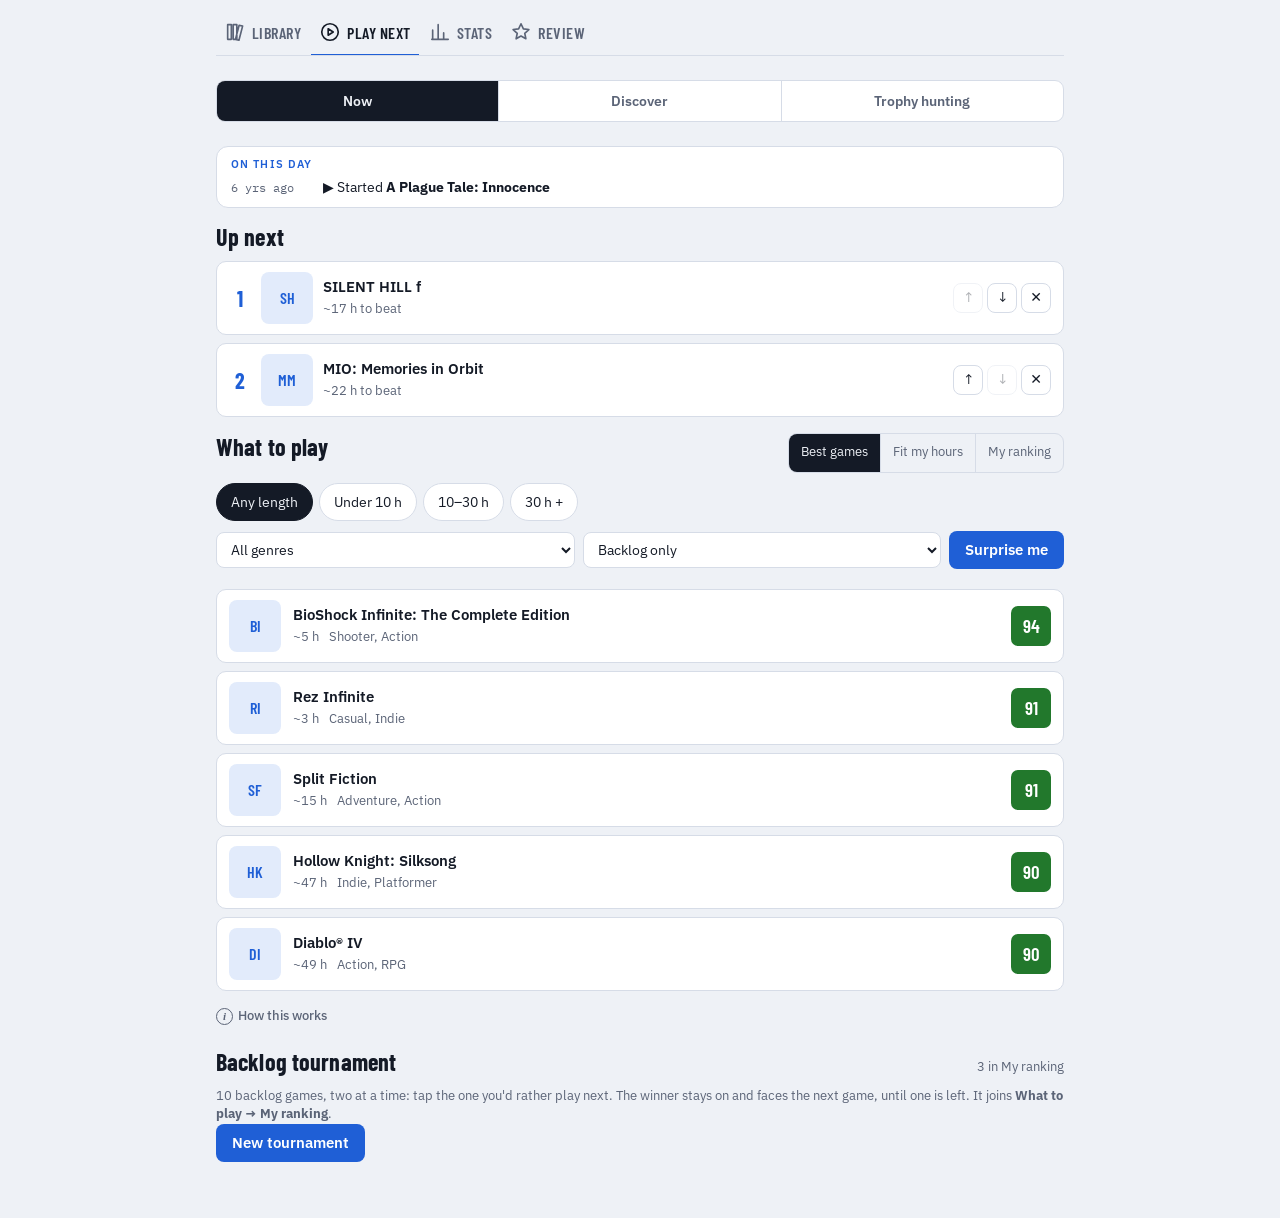
==== commit 59afef3b: "Last week moves from Play next to the top of Stats → Overview Co-Authored-By: Claude Opus 5.5 <norep" ====
--- a/docs/play.html
+++ b/docs/play.html
@@ -46,12 +46,7 @@
 .easy .r { font-family: var(--mono); color: var(--muted); margin-left: auto; }
 .left { font: 600 24px var(--display); text-align: right; line-height: 1; }
 .left small { display: block; font: 11px var(--body); color: var(--muted); text-transform: uppercase; letter-spacing: .06em; }
-.digest { background: var(--surface); border: 1px solid var(--line); border-radius: var(--radius); padding: 14px; display: grid; gap: 8px; }
-.digest p { margin: 0; font-size: 14px; }
-.dg-head { display: flex; justify-content: space-between; align-items: baseline; gap: 8px; flex-wrap: wrap; }
-.dg-figs { display: grid; grid-template-columns: repeat(4, 1fr); gap: 8px; }
-.dg-figs div { display: grid; } .dg-figs b { font: 600 26px/1 var(--display); } .dg-figs span { font-size: 11px; text-transform: uppercase; letter-spacing: .07em; color: var(--muted); }
-.dg-goals { color: var(--muted); }
+
 .uq { grid-template-columns: 22px 52px 1fr auto; gap: 10px; }
 .rank { font: 700 22px var(--display); color: var(--accent); text-align: center; }
 .qbtns { display: flex; gap: 4px; }
@@ -138,7 +133,6 @@
   </div></nav>
 
   <div class="part-body" data-part="now">
-    <section class="digest" id="digest"></section>
     <section class="memories" id="memories" hidden></section>
 
     <section class="block">
@@ -479,46 +473,6 @@
     : x.kind === "complete" ? `💯 100% in <b>${esc(x.game)}</b>`
     : x.kind === "rare" ? `💎 <b>${esc(x.trophy)}</b> in ${esc(x.game)} <span class="note">${x.r}%</span>` : `▶ Started <b>${esc(x.game)}</b>`;
   $("memories").innerHTML = `<span class="eyebrow">${label}</span><ul>${items.map(x => `<li><span class="yr">${now.getFullYear() - x.y} yr${now.getFullYear() - x.y > 1 ? "s" : ""} ago${x.d ? ` · ${x.d.toLocaleDateString(undefined, { weekday: "short" })}` : ""}</span>${what(x)}</li>`).join("")}</ul>`;
-}
-
-/* ---------- 12. Monday digest ---------- */
-function digest() {
-  const today = new Date(), dow = (today.getDay() + 6) % 7;              // Monday = 0
-  const end = new Date(today.getFullYear(), today.getMonth(), today.getDate() - dow);   // this Monday 00:00
-  const start = new Date(end - 7 * 864e5), key = d => d.toLocaleDateString("sv-SE");    // YYYY-MM-DD
-  const inWeek = s => s && new Date(s) >= start && new Date(s) < end;
-  const days = Object.entries(DATA.insights?.days || {}).filter(([d]) => d >= key(start) && d < key(end));
-  const trophies = sum(days.map(([, n]) => n));
-  const plats = (DATA.insights?.milestones || []).filter(m => m.kind === "platinum" && inWeek(m.at));
-  // hours: difference between the snapshot taken this Monday and the one from the Monday before.
-  // A game is matched under its current name or any older name (store names change), and only
-  // games PSN says you played since the start of the week can count.
-  const snapOn = d => SNAPS.find(sn => sn.date >= key(d) && sn.date <= key(new Date(+d + 2 * 864e5)));
-  const a = snapOn(start), b = snapOn(end);
-  let hours = null, hoursTxt = `<span class="note">Hours per game appear after the Monday update.</span>`;
-  if (a && b) {
-    const before = n => { const g = byName(n), names = [n, ...(g?.aliases || [])]; const k = names.find(m => a.hours[m] != null); return k ? a.hours[k] : 0; };
-    const playedSince = n => { const g = byName(n); return !g?.last_played || new Date(g.last_played) >= start; };
-    const delta = Object.entries(b.hours).map(([n, h]) => [n, h - before(n)]).filter(([n, d]) => d >= 0.2 && playedSince(n)).sort((x, y) => y[1] - x[1]);
-    hours = sum(delta.map(d => d[1]));
-    hoursTxt = delta.length ? `${delta.slice(0, 3).map(([n, d]) => `${esc(n)} (${fmtH(d)})`).join(", ")}${delta.length > 3 ? `, +${delta.length - 3} more` : ""}`
-      : "No PS4/PS5 playtime last week.";
-  }
-  const started = DATA.games.filter(g => inWeek([g.first_played, g.first_trophy_at].filter(Boolean).sort()[0]));
-  const y = String(today.getFullYear()), G = GOALS[y];
-  let goals = "";
-  if (G) {
-    const fin = DATA.games.filter(g => { const f = FLAGS[g.name] || (g.aliases || []).map(n => FLAGS[n]).find(Boolean); const at = g.platinum_at || (g.status === "completed" ? g.last_trophy : null) || (f?.flag === "beaten" ? (g.last_activity && g.last_activity < f.at ? g.last_activity : f.at) : null); return at && at.startsWith(y); }).length;
-    const now = { platinums: sum(DATA.games.flatMap(g => Object.entries(g.months || {}).filter(([m]) => m.startsWith(y)).map(([, t]) => t[3]))),
-      trophies: sum(DATA.games.flatMap(g => Object.entries(g.months || {}).filter(([m]) => m.startsWith(y)).map(([, t]) => sum(t)))),
-      hours: Math.round(sum(DATA.games.map(g => (g.hours_by_year || {})[y] || 0))), finished: fin };
-    const L = { platinums: "platinums", finished: "finished", trophies: "trophies", hours: "hours" };
-    goals = `<p class="dg-goals">Goals ${y}: ${Object.keys(L).filter(k => G[k]).map(k => `<b>${now[k]}</b>/${G[k]} ${L[k]}`).join(" · ")}</p>`;
-  }
-  const fmtD = d => d.toLocaleDateString(undefined, { day: "numeric", month: "short" });
-  $("digest").innerHTML = `<div class="dg-head"><h2>Last week</h2><span class="note">${fmtD(start)} – ${fmtD(new Date(end - 864e5))}</span></div>
-    <div class="dg-figs"><div><b>${trophies}</b><span>trophies</span></div><div><b>${plats.length}</b><span>platinum${plats.length === 1 ? "" : "s"}</span></div><div><b>${hours == null ? "—" : fmtH(hours).replace(" h", "")}</b><span>hours played</span></div><div><b>${started.length}</b><span>new games</span></div></div>
-    <p>${hoursTxt}</p>${plats.length ? `<p>🏆 ${plats.map(p => `<b>${esc(p.game)}</b>`).join(", ")}</p>` : ""}${goals}`;
 }
 
 /* ---------- 4. Up next ---------- */
@@ -706,7 +660,7 @@
   $("calLink").hidden = !location.hostname.endsWith("github.io");
   GP.difficulty = (await getJSON("difficulty.json", {})).games || {};
   GP.queue = QUEUE; GP.snaps = SNAPS;
-  digest(); upNext(); wishlist(); comingSoon(); planner(); platDifficulty();
+  upNext(); wishlist(); comingSoon(); planner(); platDifficulty();
 }
 document.addEventListener("click", e => {
   const b = e.target.closest("[data-q]"); if (!b) return;
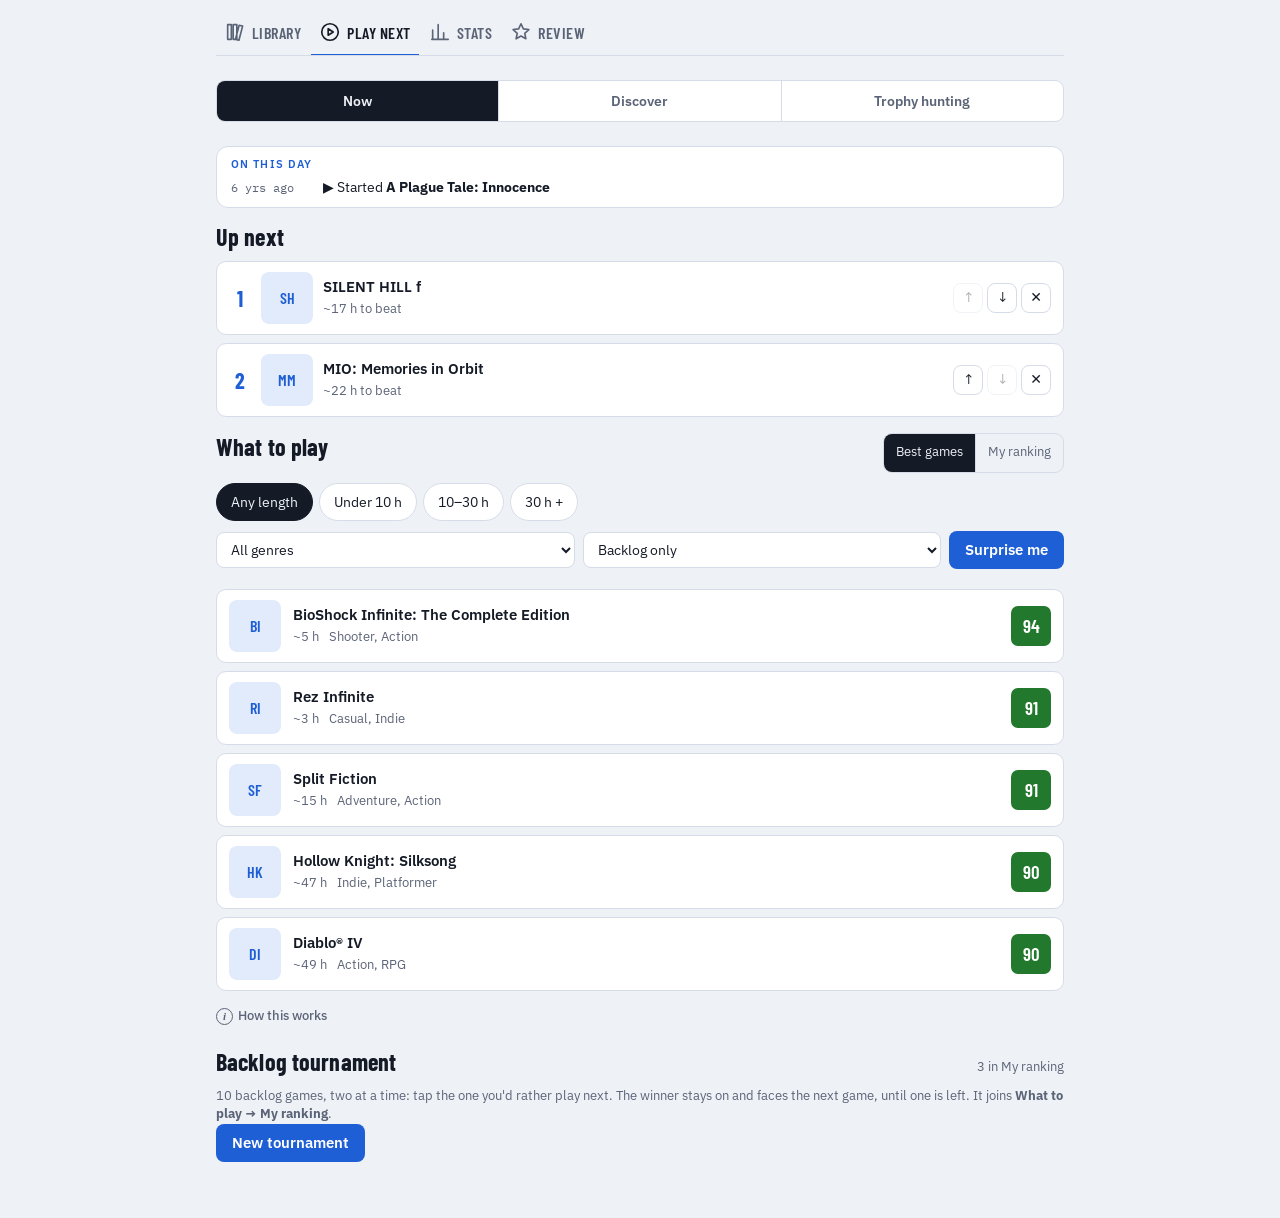
==== commit a3ab288c: "Remove Fit my hours Co-Authored-By: Claude Opus 5.5 <noreply@anthropic.com> Claude-Session: https://" ====
--- a/docs/play.html
+++ b/docs/play.html
@@ -56,8 +56,6 @@
 a.act:hover { border-color: var(--accent); } a.act.on { background: var(--accent-soft); border-color: var(--accent); }
 a.act.primary { background: var(--accent); color: var(--on-accent); border-color: var(--accent); font-weight: 600; padding: 6px 14px; border-radius: 8px; }
 .pact { display: flex; flex-wrap: wrap; gap: 6px; align-items: center; margin-top: 4px; }
-.budget { display: flex; gap: 8px; align-items: center; font-size: 14px; }
-.budget input { width: 90px; font: 600 18px var(--display); padding: 5px 8px; border: 1px solid var(--line); border-radius: 8px; background: var(--surface); color: var(--fg); }
 .tbl td.num, .tbl th:nth-child(n+2):not(:last-child) { text-align: right; font-variant-numeric: tabular-nums; }
 .lvl { font-size: 11px; font-weight: 600; text-transform: uppercase; letter-spacing: .05em; padding: 1px 7px; border-radius: 4px; border: 1px solid currentColor; }
 .lvl.easy { color: var(--mc-good); } .lvl.medium { color: var(--mc-mid); } .lvl.hard { color: var(--mc-bad); }
@@ -71,7 +69,7 @@
 @media (max-width: 420px) { .wk .item { grid-template-columns: 72px 1fr auto; } .wk .cover { width: 72px; height: 52px; } }
 @media (max-width: 420px) { .pick { grid-template-columns: 72px 1fr; } .pick .cover { width: 72px; height: 72px; } }
 .mode { display: grid; gap: 10px; }
-.budget input { width: 80px; }
+
 .dg-figs b { font-size: 24px; }
 .tap { cursor: pointer; }
 .tn-duel { display: grid; grid-template-columns: 1fr auto 1fr; gap: 8px; align-items: stretch; }
@@ -142,7 +140,7 @@
 
     <section class="block">
       <div class="sec-head"><h2 class="sec">What to play</h2>
-        <div class="seg" role="group" aria-label="How to choose"><button data-mode="best">Best games</button><button data-mode="fit">Fit my hours</button><button data-mode="rank" id="rankModeBtn" hidden>My ranking</button></div></div>
+        <div class="seg" role="group" aria-label="How to choose"><button data-mode="best">Best games</button><button data-mode="rank" id="rankModeBtn" hidden>My ranking</button></div></div>
       <div class="mode" id="modeBest">
         <div class="chips" id="lengths" role="group" aria-label="How much time do you have"></div>
         <div class="row">
@@ -153,11 +151,6 @@
         <div id="pick"></div>
         <ol class="list" id="picks"></ol>
         <details class="how"><summary>How this works</summary><p>Your best-rated games first (Metacritic). Length is HowLongToBeat's Main + Extras time; games without one only appear under "Any length". "Surprise me" picks at random, better-rated games more often.</p></details>
-      </div>
-      <div class="mode" id="modeFit" hidden>
-        <div class="row"><label class="budget">Hours available <input id="budget" type="number" min="1" max="2000" value="40" inputmode="numeric"></label></div>
-        <div id="plan"></div>
-        <details class="how"><summary>How this works</summary><p>Picks the best mix of backlog and in-progress games that fits your hours: Metacritic counts most, games in Up next go first, varied genres get a small bonus. Uses HowLongToBeat Main + Extras (time left for games in progress).</p></details>
       </div>
       <div class="mode" id="modeRank" hidden>
         <ol class="list" id="rankList"></ol>
@@ -260,10 +253,10 @@
 function render() {
   $("lengths").innerHTML = Object.entries(LENGTHS).map(([k, [l]]) => `<button class="chip" data-len="${k}" aria-pressed="${state.length === k}">${l}</button>`).join("");
   $("poolSel").value = state.pool;
+  if (state.mode === "fit" || (state.mode === "rank" && !rankedBacklog().length)) state.mode = "best";   // "Fit my hours" was removed
   document.querySelectorAll("[data-mode]").forEach(b => b.setAttribute("aria-pressed", b.dataset.mode === state.mode));
-  if (state.mode === "rank" && !rankedBacklog().length) state.mode = "best";
   $("rankModeBtn").hidden = !rankedBacklog().length;
-  $("modeBest").hidden = state.mode !== "best"; $("modeFit").hidden = state.mode !== "fit"; $("modeRank").hidden = state.mode !== "rank";
+  $("modeBest").hidden = state.mode !== "best"; $("modeRank").hidden = state.mode !== "rank";
   if (state.mode === "rank") rankList();
   const p = pool();
   const picks = [...p].sort((a, b) => (b.metacritic ?? 0) - (a.metacritic ?? 0) || (beatTime(a) ?? 999) - (beatTime(b) ?? 999)).slice(0, 5);
@@ -604,32 +597,6 @@
     <span class="links"><a href="${esc(x.url || `https://rawg.io/games/${slug}`)}" target="_blank" rel="noopener">Game page on RAWG</a>${d.website ? ` · <a href="${esc(d.website)}" target="_blank" rel="noopener">Official site</a>` : ""}</span></div>`;
 }
 
-/* ---------- 5. Season planner ---------- */
-function planner() {
-  const budget = Math.max(1, +$("budget").value || 40);
-  const cands = DATA.games.filter(x => ((x.eff === "unplayed" && x.owned) || x.eff === "started") && left(x))
-    .map(x => ({ x, h: left(x), v: Math.max(1, (x.metacritic ?? 70) - 60) * Math.sqrt(left(x)) + (x.eff === "started" ? 10 : 0) }));
-  // Up next games go in first, in your order, as long as they fit
-  const fixed = []; let room = budget;
-  for (const n of QUEUE) { const c = cands.find(o => o.x.name === n || (o.x.aliases || []).includes(n)); if (c && c.h <= room) { fixed.push(c); room -= c.h; } }
-  const rest = cands.filter(c => !fixed.includes(c) && c.h <= room);
-  // Then the best combination for the hours left (knapsack); value grows with quality and, more slowly, with length
-  const cap = Math.min(room, 400), best = Array(cap + 1).fill(0), take = Array.from({ length: cap + 1 }, () => []);
-  for (const c of rest) for (let h = cap; h >= c.h; h--) {
-    // small bonus for a genre not yet in the plan keeps the mix varied
-    const g = (c.x.genres || ["?"])[0], fresh = take[h - c.h].every(o => (o.x.genres || ["?"])[0] !== g) ? 4 : 0;
-    const v = best[h - c.h] + c.v + fresh;
-    if (v > best[h]) { best[h] = v; take[h] = [...take[h - c.h], c]; }
-  }
-  const plan = [...fixed, ...take[best.indexOf(Math.max(...best))].sort((a, b) => b.v - a.v)];
-  const used = plan.reduce((a, c) => a + c.h, 0);
-  $("plan").innerHTML = plan.length ? `<p><b>${plan.length}</b> game${plan.length === 1 ? "" : "s"}, about <b>${used} h</b> of your ${budget} h${budget > 400 + plan.filter(c => fixed.includes(c)).reduce((a, c) => a + c.h, 0) ? " (the planner looks up to 400 h ahead)" : ""}.</p><ol class="list">${plan.map(c => `<li class="item tap" data-g="${esc(c.x.name)}"><span class="cover">${pic(c.x.image, c.x.name)}</span>
-      <span class="main"><span class="name">${esc(c.x.name)}</span><span class="meta"><span>~${c.h} h${c.x.eff === "started" ? " left" : ""}</span><span>${esc((c.x.genres || []).slice(0, 2).join(", "))}</span>${QUEUE.includes(c.x.name) ? "<span>Up next</span>" : ""}</span></span>
-      <span class="mc ${mcClass(c.x.metacritic)}">${c.x.metacritic ?? "n/a"}</span></li>`).join("")}</ol>`
-    : `<p class="empty">No game fits in ${budget} h. Try a bigger budget.</p>`;
-  reopen();
-}
-
 /* ---------- 10. Platinum difficulty ---------- */
 function platDifficulty() {
   // Guide rating (difficulty.json) when there is one, otherwise an estimate from PSN rarity
@@ -660,7 +627,7 @@
   $("calLink").hidden = !location.hostname.endsWith("github.io");
   GP.difficulty = (await getJSON("difficulty.json", {})).games || {};
   GP.queue = QUEUE; GP.snaps = SNAPS;
-  upNext(); wishlist(); comingSoon(); planner(); platDifficulty();
+  upNext(); wishlist(); comingSoon(); platDifficulty();
 }
 document.addEventListener("click", e => {
   const b = e.target.closest("[data-q]"); if (!b) return;
@@ -671,7 +638,6 @@
   if (b.dataset.q === "del") q.splice(i, 1);
   qDraft = q; upNext();
 });
-document.addEventListener("input", e => { if (e.target.id === "budget") planner(); });
 document.addEventListener("click", e => {
   const wf = e.target.closest("[data-wf]"), sc = e.target.closest("[data-sc]");
   if (wf) { state.wishF = wf.dataset.wf; wishAll = false; save(); wishlist(); }
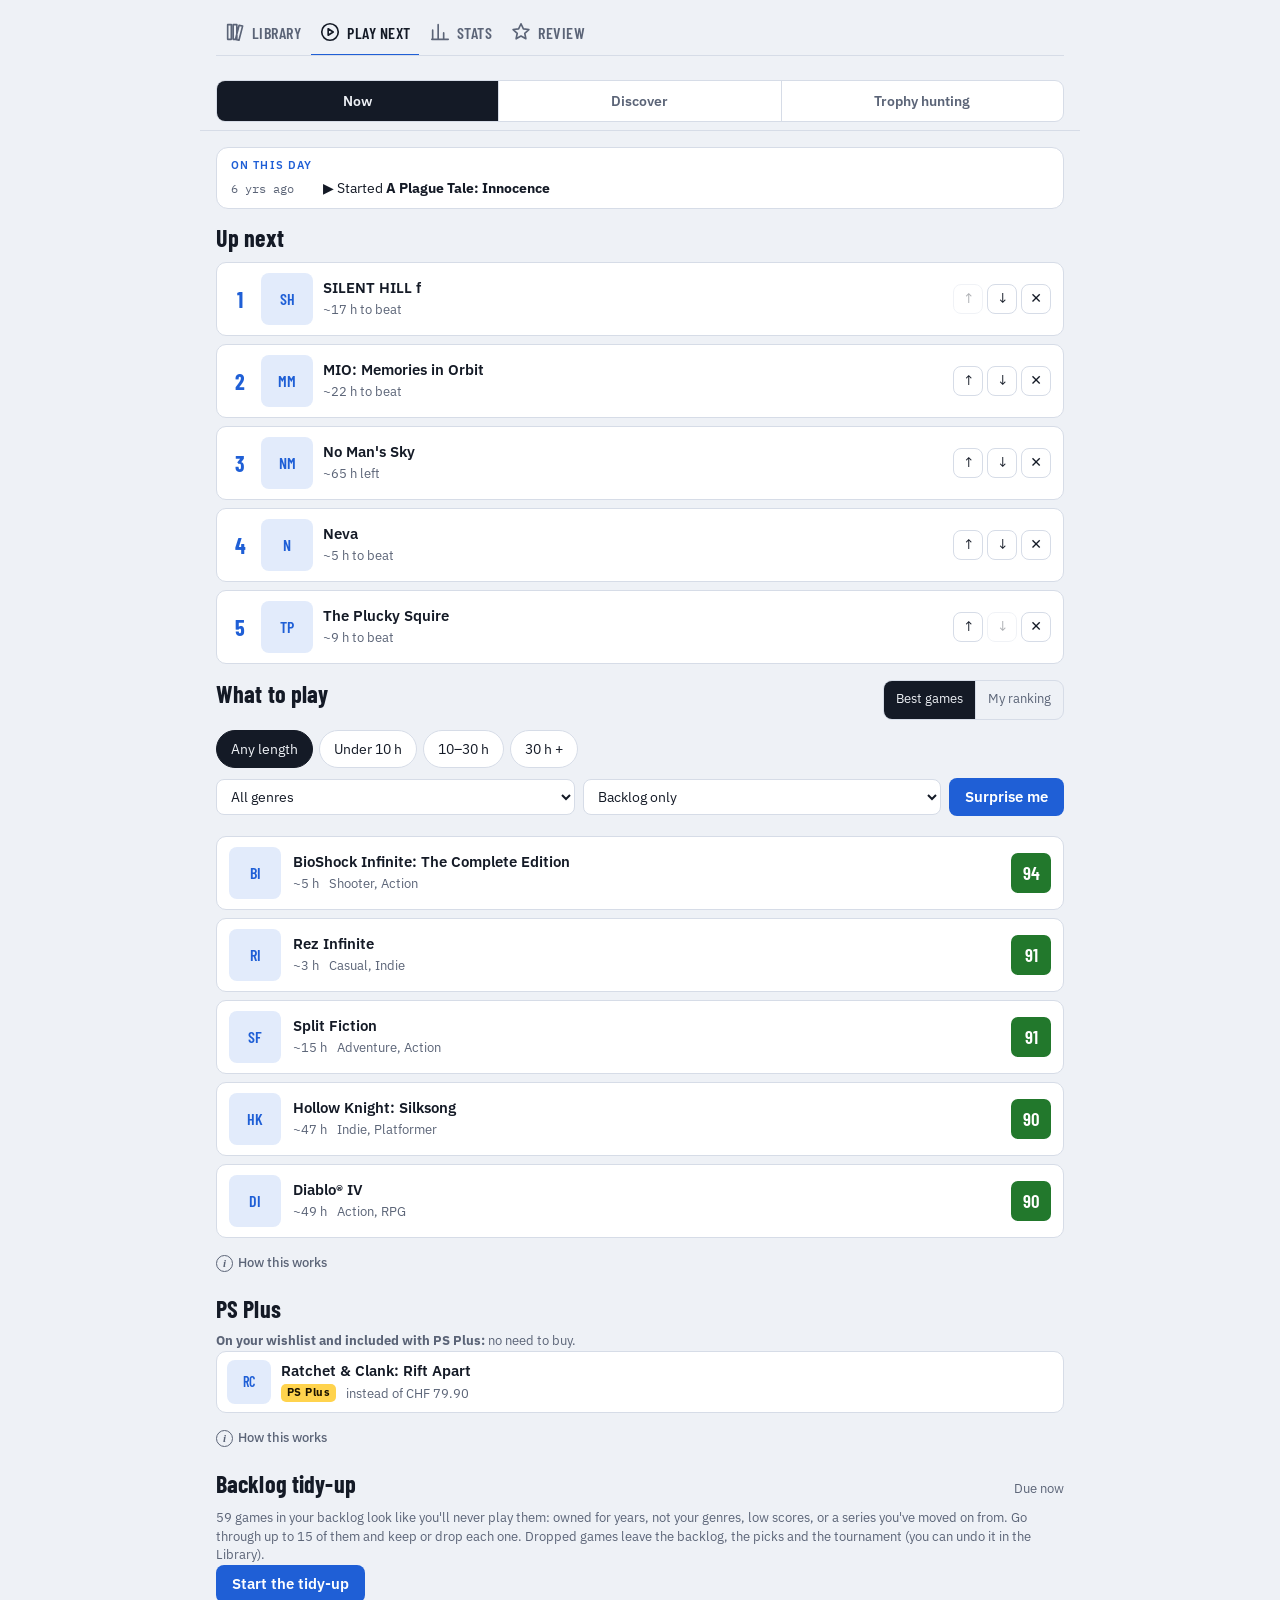
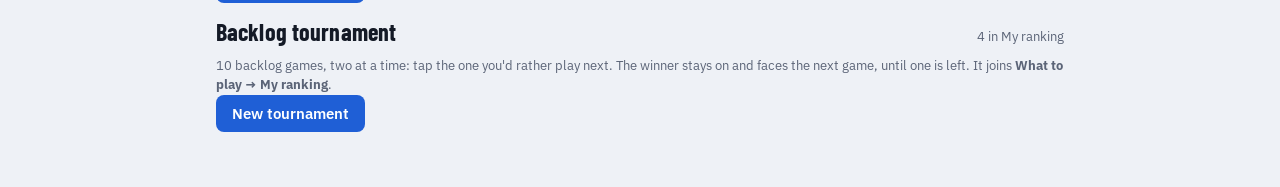
==== commit 81901a01: "Backlog tidy-up, PS Plus card, wishlist prices and price alerts; push and calendar lines Co-Authored" ====
--- a/docs/play.html
+++ b/docs/play.html
@@ -1,7 +1,6 @@
 <!doctype html>
 <html lang="en">
 <meta charset="utf-8">
-<script>try { const t = localStorage.getItem("shelf-theme"); if (t === "light" || t === "dark") document.documentElement.dataset.theme = t; } catch {}</script>
 <title>Game Shelf Play Next</title>
 <meta name="viewport" content="width=device-width, initial-scale=1, viewport-fit=cover">
 <meta name="apple-mobile-web-app-capable" content="yes">
@@ -85,6 +84,25 @@
 .tn-dot img, .tn-dot .cover { width: 100%; height: 100%; object-fit: cover; display: block; }
 .tn-dot.out { opacity: .25; filter: grayscale(1); }
 .tn-dot.on { border-color: var(--gold); }
+.price { font-weight: 600; color: var(--fg); }
+.sale { font-weight: 700; color: var(--up); }
+.plusb { font-size: 11px; font-weight: 700; letter-spacing: .04em; padding: 1px 6px; border-radius: 5px; background: #ffd34d; color: #1b1300; }
+.bell { color: var(--up); font-weight: 700; }
+.pricebox { display: grid; gap: 8px; padding: 10px 12px; border: 1px solid var(--line); border-radius: 10px; background: var(--bg); }
+.pricebox .big { font: 600 22px var(--display); }
+.alertf { display: flex; gap: 8px; align-items: center; flex-wrap: wrap; font-size: 14px; }
+.alertf input { width: 96px; font: 600 16px var(--body); padding: 6px 8px; border: 1px solid var(--line); border-radius: 8px; background: var(--surface); color: var(--fg); }
+.plus-list { display: grid; gap: 4px; }
+.tidy-card { display: grid; grid-template-columns: 88px 1fr; gap: 12px; align-items: start; background: var(--surface); border: 1px solid var(--line); border-radius: var(--radius); padding: 12px; }
+.tidy-card .cover { width: 88px; height: 88px; border-radius: 10px; }
+.tidy-card ul { margin: 6px 0 0; padding-left: 18px; display: grid; gap: 3px; font-size: 14px; color: var(--muted); }
+.tidy-acts { display: grid; grid-template-columns: 1fr 1fr; gap: 8px; }
+.tidy-acts .btn { justify-content: center; min-height: 46px; font-size: 16px; }
+.tidy-acts .drop { background: var(--bad-bg); color: var(--bad); border-color: transparent; font-weight: 600; }
+.tidy-meta { display: flex; justify-content: space-between; align-items: center; gap: 8px; font-size: 13px; color: var(--muted); }
+.tn-dot.wait { background: none; border: 2px dashed var(--line); }
+.tn-dot.new { animation: tn-in .35s ease-out; }
+@keyframes tn-in { from { transform: scale(.4); opacity: 0; } to { transform: none; opacity: 1; } }
 .tn-win { display: grid; grid-template-columns: 64px 1fr; gap: 12px; align-items: center; background: var(--surface); border: 2px solid var(--gold); border-radius: var(--radius); padding: 10px; margin-bottom: 10px; }
 .tn-win .cover { width: 64px; height: 64px; border-radius: 8px; }
 .tn-win > span:last-child { display: grid; gap: 2px; }
@@ -158,6 +176,17 @@
       </div>
     </section>
 
+    <section class="block" id="plusSec" hidden>
+      <div class="sec-head"><h2 class="sec">PS Plus</h2><span class="note" id="plusNote"></span></div>
+      <div id="plusBody"></div>
+      <details class="how"><summary>How this works</summary><p>Games you only have through PS Plus (claimed, not bought) stay playable while they're in the catalogue and you're subscribed. Each Monday the catalogue list (from Push Square) is checked: games leaving within 45 days show here, in your push and in your calendar. Wishlist games included with PS Plus show here too, so you don't buy them.</p></details>
+    </section>
+
+    <section class="block" id="tidySec" hidden>
+      <div class="sec-head"><h2 class="sec">Backlog tidy-up</h2><span class="note" id="tidyNote"></span></div>
+      <div id="tidyBody"></div>
+    </section>
+
     <section class="block" id="tourney">
       <div class="sec-head"><h2 class="sec">Backlog tournament</h2><span class="note" id="tnStats"></span></div>
       <div id="tnBody"></div>
@@ -172,7 +201,7 @@
     </section>
     <section class="block">
       <div class="sec-head"><h2 class="sec">Wishlist <span class="count" id="wishCount"></span></h2>
-        <select id="wishSort" aria-label="Sort wishlist" class="mini"><option value="added">Recently added</option><option value="release">Release date</option><option value="mc">Metacritic</option><option value="short">Shortest first</option><option value="name">Name</option></select></div>
+        <select id="wishSort" aria-label="Sort wishlist" class="mini"><option value="added">Recently added</option><option value="release">Release date</option><option value="mc">Metacritic</option><option value="short">Shortest first</option><option value="price">Cheapest first</option><option value="name">Name</option></select></div>
       <div class="wsearch"><input type="search" id="wishQ" placeholder="🔍 Find a game to add…" autocomplete="off" enterkeyhint="search" aria-label="Search games to add to your wishlist">
         <ol class="list compact" id="wishHits" hidden></ol></div>
       <div class="chips" id="wishChips" role="group" aria-label="Show"></div>
@@ -416,7 +445,9 @@
   if (tn.next >= G.length) return tnFinish();
   const total = G.length - 1, n = tn.next;
   // the line-up: beaten games faded, the champion highlighted, the rest still waiting
-  const lineup = G.map((g, i) => `<span class="tn-dot${i === tn.champ ? " on" : i < n ? " out" : ""}" title="${esc(g.name)}">${pic(g.image, g.name)}</span>`).join("");
+  // games appear one by one as they enter the ring; the ones still to come are blank slots
+  const lineup = G.map((g, i) => i > n ? `<span class="tn-dot wait" aria-hidden="true"></span>`
+    : `<span class="tn-dot${i === tn.champ ? " on" : i < n ? " out" : ""}${i === n ? " new" : ""}" title="${esc(g.name)}">${pic(g.image, g.name)}</span>`).join("");
   $("tnBody").innerHTML = `<p class="note">Duel ${n} of ${total}: tap the one you'd rather play next.</p>
     <div class="tn-line">${lineup}</div>
     <div class="tn-duel">${tnCard(G[tn.champ], 0, tnStreak)}<span class="tn-vs">vs</span>${tnCard(G[n], 1, 0)}</div>
@@ -538,13 +569,14 @@
   $("wishChips").innerHTML = Object.entries(F).map(([k, [l, n]]) => `<button class="chip" data-wf="${k}" aria-pressed="${state.wishF === k}">${l}<small>${n}</small></button>`).join("");
   const items = all.filter(([s, w]) => state.wishF === "all" || (state.wishF === "soon") === notOut(s, w));
   const S = { added: (a, b) => (b[1].added || "").localeCompare(a[1].added || ""), release: (a, b) => (relOf(...a) || "9999").localeCompare(relOf(...b) || "9999"),
+    price: (a, b) => (priceOf(...a).inPlus ? -1 : PRICES[a[0]]?.price ?? 9999) - (priceOf(...b).inPlus ? -1 : PRICES[b[0]]?.price ?? 9999),
     mc: (a, b) => (b[1].metacritic ?? -1) - (a[1].metacritic ?? -1), short: (a, b) => (a[1].length ?? 999) - (b[1].length ?? 999), name: (a, b) => a[1].name.localeCompare(b[1].name) };
   items.sort(S[state.wishSort] || S.added);
   $("wishSort").value = state.wishSort || "added"; $("wishSort").hidden = all.length < 2;
   $("wishCount").textContent = all.length || "";
   const shown = wishAll ? items : items.slice(0, 6);
   $("wishList").innerHTML = shown.length ? shown.map(([s, w]) => {
-    const meta = w.pending ? `<span>No info yet · checked every Monday</span>` : [outLabel(s, w) ? `<span class="out">${outLabel(s, w)}</span>` : (relOf(s, w) ? `<span>${relOf(s, w).slice(0, 4)}</span>` : ""), w.length ? `<span>~${w.length} h</span>` : "", w.genres?.length ? `<span>${esc(w.genres.slice(0, 2).join(", "))}</span>` : ""].join("");
+    const meta = priceTag(s, w) + (w.pending ? `<span>No info yet · checked every Monday</span>` : [outLabel(s, w) ? `<span class="out">${outLabel(s, w)}</span>` : (relOf(s, w) ? `<span>${relOf(s, w).slice(0, 4)}</span>` : ""), w.length ? `<span>~${w.length} h</span>` : "", w.genres?.length ? `<span>${esc(w.genres.slice(0, 2).join(", "))}</span>` : ""].join(""));
     return `<li class="item tap" data-d="${esc(s)}"><span class="cover">${pic(w.image, w.name)}</span>
       <span class="main"><span class="name">${esc(w.name)}</span><span class="meta">${meta}</span></span>
       ${w.metacritic == null && notOut(s, w) ? "<span></span>" : `<span class="mc ${mcClass(w.metacritic)}">${w.metacritic ?? "–"}</span>`}${dropBtn(s, w.name)}</li>`; }).join("")
@@ -591,8 +623,9 @@
     ["Length", x.length ? `~${x.length} h (HowLongToBeat)` : "—"],
     ["Metacritic", (d.metacritic ?? x.metacritic) ?? "—"],
   ];
-  if (x.pending) return `<div class="detail"><p class="note">Added by name only: no details found yet. It's looked up again every Monday, and fills in here (and in your Monday push) once something turns up.</p></div>`;
-  return `<div class="detail">${d.description ? `<p class="desc">${esc(d.description)}</p>` : `<p class="note">${UPC.generated_at ? "No description on RAWG." : "Descriptions appear after the next Monday update."}</p>`}
+  const pb = WISH[slug] ? priceBox(slug, WISH[slug]) : "";
+  if (x.pending) return `<div class="detail">${pb}<p class="note">Added by name only: no details found yet. It's looked up again every Monday, and fills in here (and in your Monday push) once something turns up.</p></div>`;
+  return `<div class="detail">${pb}${d.description ? `<p class="desc">${esc(d.description)}</p>` : `<p class="note">${UPC.generated_at ? "No description on RAWG." : "Descriptions appear after the next Monday update."}</p>`}
     <dl class="facts">${facts.map(([k, v]) => `<div><dt>${k}</dt><dd>${esc(v)}</dd></div>`).join("")}</dl>
     <span class="links"><a href="${esc(x.url || `https://rawg.io/games/${slug}`)}" target="_blank" rel="noopener">Game page on RAWG</a>${d.website ? ` · <a href="${esc(d.website)}" target="_blank" rel="noopener">Official site</a>` : ""}</span></div>`;
 }
@@ -615,10 +648,154 @@
   reopen();
 }
 
+/* ---------- Prices and PS Plus (store.py, weekly) ---------- */
+let PRICES = {}, PLUS = { games: [] }, TIDY = { kept: {}, reviews: [] };
+const pKey = t => String(t || "").toLowerCase().replace(/&/g, "and").replace(/[™®©]/g, "").replace(/[^a-z0-9]+/g, " ").trim();
+let plusIdx = null;
+const plusOf = names => { plusIdx ||= new Map(PLUS.games.filter(g => !g.from).map(g => [pKey(g.name), g])); for (const n of names) { const h = plusIdx.get(pKey(n)); if (h) return h; } return null; };
+const chf = v => `CHF ${(+v).toFixed(2)}`;
+const fmtShort = d => new Date(d).toLocaleDateString(undefined, { day: "numeric", month: "short" });
+function priceOf(slug, w) {
+  const p = PRICES[slug] || {};
+  const inPlus = p.plus || (plusOf([w.name])?.tier && plusOf([w.name]).tier !== "Essential");
+  return { ...p, inPlus, hit: w.alert != null && p.price != null && p.price <= w.alert };
+}
+function priceTag(slug, w) {
+  const p = priceOf(slug, w), bits = [];
+  if (p.inPlus) bits.push(`<span class="plusb" title="Included with PS Plus">PS Plus</span>`);
+  if (p.price != null) bits.push(p.base ? `<span class="sale">${chf(p.price)} ${esc(p.discount || "")}</span>` : `<span class="price">${p.price === 0 ? "Free" : chf(p.price)}</span>`);
+  if (p.hit) bits.push(`<span class="bell" title="At or below your price alert">🔔</span>`);
+  return bits.join("");
+}
+function priceBox(slug, w) {
+  const p = priceOf(slug, w);
+  const head = p.price != null ? `<span class="big">${p.price === 0 ? "Free" : chf(p.price)}</span>${p.base ? ` <s class="note">${chf(p.base)}</s> <span class="sale">${esc(p.discount || "")}</span>` : ""}`
+    : `<span class="note">${PRICES.__none ? "" : "Not found in the Swiss PS Store yet (checked every Monday)."}</span>`;
+  const facts = [p.until ? `Sale ends ${fmtShort(p.until)}` : "", p.low != null && p.low < (p.price ?? Infinity) ? `Lowest seen ${chf(p.low)} (${fmtShort(p.low_at)})` : "",
+    p.inPlus ? "Included with your PS Plus: no need to buy" : ""].filter(Boolean);
+  const form = repoUrl() ? `<form class="alertf" data-alert="${esc(slug)}"><label>Alert me at <b>CHF</b> <input type="number" min="0" step="0.05" inputmode="decimal" name="v" value="${w.alert ?? ""}" placeholder="${p.price != null ? Math.floor(p.price * 0.6) : ""}" aria-label="Price alert in CHF"></label>
+      <button class="btn">${w.alert != null ? "Update" : "Set alert"}</button>${w.alert != null ? `<button class="btn" type="button" data-alert-off="${esc(slug)}">Remove</button>` : ""}</form>` : "";
+  return `<div class="pricebox"><div>${head}</div>${facts.length ? `<div class="note">${facts.join(" · ")}</div>` : ""}${form}
+    <p class="note">PS Store Switzerland, checked each Monday.${w.alert != null ? ` Alert set at ${chf(w.alert)}${p.hit ? ": reached 🔔" : ""}.` : " With an alert, your Monday push tells you when it's at or below your price."}</p></div>`;
+}
+function sendChange(title, lines) {
+  const url = issueUrl(title, lines); if (!url) return;
+  const a = document.createElement("a"); a.href = url; a.target = "_blank"; document.body.appendChild(a); a.click(); a.remove();
+}
+document.addEventListener("submit", e => {
+  const f = e.target.closest("[data-alert]"); if (!f) return;
+  e.preventDefault();
+  const slug = f.dataset.alert, w = WISH[slug], v = parseFloat(String(f.v.value).replace(",", "."));
+  if (!w || !(v >= 0)) { f.v.focus(); return; }
+  sendChange(`Wishlist: price alert ${w.name}`, ["wish: alert", `slug: ${slug}`, `price: ${v.toFixed(2)}`]);
+  f.insertAdjacentHTML("afterend", `<p class="note">✓ Added to your pending changes: alert at ${chf(v)}.</p>`);
+});
+document.addEventListener("click", e => {
+  const b = e.target.closest("[data-alert-off]"); if (!b) return;
+  const w = WISH[b.dataset.alertOff];
+  sendChange(`Wishlist: price alert ${w.name}`, ["wish: alert", `slug: ${b.dataset.alertOff}`, "price: none"]);
+  b.replaceWith(Object.assign(document.createElement("span"), { className: "note", textContent: "✓ Removal added to your pending changes" }));
+});
+
+GP.plusLeaves = x => { const h = plusOf([x.name, ...(x.aliases || [])]); return h?.until && h.tier !== "Essential" ? h.until : null; };
+function plusCard() {
+  const today = new Date().toISOString().slice(0, 10), in45 = new Date(Date.now() + 45 * 864e5).toISOString().slice(0, 10);
+  const leaving = DATA.games.filter(g => g.via_plus && g.eff !== "dropped" && g.eff !== "beaten" && g.base_status !== "completed")
+    .map(g => ({ g, h: plusOf([g.name, ...(g.aliases || [])]) })).filter(o => o.h?.until && o.h.tier !== "Essential" && o.h.until >= today && o.h.until <= in45)
+    .sort((a, b) => a.h.until.localeCompare(b.h.until));
+  const owned = new Set(DATA.games.map(g => g.rawg_slug));
+  const wishPlus = Object.entries(WISH).filter(([s, w]) => !owned.has(s) && priceOf(s, w).inPlus);
+  const viaPlus = DATA.games.filter(g => g.via_plus && g.eff === "unplayed").length;
+  $("plusSec").hidden = !leaving.length && !wishPlus.length;
+  $("plusNote").textContent = viaPlus ? `${viaPlus} backlog games from PS Plus` : "";
+  const row = (g, side) => `<li class="item tap" data-g="${esc(g.name)}"><span class="cover">${pic(g.image, g.name)}</span><span class="main"><span class="name">${esc(g.name)}</span><span class="meta">${side}</span></span><span></span></li>`;
+  $("plusBody").innerHTML = (leaving.length ? `<p class="note"><b>Leaving the catalogue:</b> play or buy them before they go.</p><ol class="list compact">${leaving.map(({ g, h }) =>
+      row(g, `<span class="out">Leaves ${fmtShort(h.until)}</span>${g.eff === "started" ? `<span>In progress · ${g.progress ?? 0}%</span>` : beatTime(g) ? `<span>~${fmtH(beatTime(g))} to beat</span>` : ""}`)).join("")}</ol>` : "")
+    + (wishPlus.length ? `<p class="note"><b>On your wishlist and included with PS Plus:</b> no need to buy.</p><ol class="list compact">${wishPlus.map(([s, w]) =>
+      `<li class="item tap" data-d="${esc(s)}"><span class="cover">${pic(w.image, w.name)}</span><span class="main"><span class="name">${esc(w.name)}</span><span class="meta"><span class="plusb">PS Plus</span>${PRICES[s]?.price ? `<span>instead of ${chf(PRICES[s].price)}</span>` : ""}</span></span><span></span></li>`).join("")}</ol>` : "");
+  reopen();
+}
+
+/* ---------- Backlog tidy-up: every 3 months, games you'll probably never play; Keep or Drop ---------- */
+const TIDY_LIVE = "shelf-tidy-live", TIDY_EVERY = 90, TIDY_MAX = 15;
+let tidyRun = null;    // { names: [...], i, drop: [], keep: [] }
+function tidyCandidates() {
+  const yearAgo = new Date(Date.now() - 365 * 864e5).toISOString().slice(0, 10);
+  const played = DATA.games.filter(g => g.hours > 0);
+  // your genres: hours played per genre
+  const gh = {}; played.forEach(g => (g.genres || []).forEach(x => gh[x] = (gh[x] || 0) + g.hours));
+  const top = new Set(Object.entries(gh).sort((a, b) => b[1] - a[1]).slice(0, 6).map(e => e[0]));
+  const champs = new Set(champions().map(c => c.game)), queued = new Set(QUEUE);
+  const now = Date.now();
+  return DATA.games.filter(g => g.eff === "unplayed" && g.owned && !queued.has(g.name) && !champs.has(g.name) && !FLAGS[g.name]
+      && !((TIDY.kept || {})[g.name] >= yearAgo))
+    .map(g => {
+      const why = []; let score = 0;
+      const yrs = g.acquired ? (now - new Date(g.acquired)) / (365.25 * 864e5) : 0;
+      if (yrs >= 2) { why.push(`In your library for ${Math.floor(yrs)} years, never started`); score += Math.min(yrs, 8) * 1.5; }
+      if (g.via_plus) { why.push("From PS Plus: nothing lost if you let it go"); score += 2; }
+      if (g.metacritic != null && g.metacritic < 72) { why.push(`Metacritic ${g.metacritic}`); score += (72 - g.metacritic) / 3; }
+      const gs = (g.genres || []).filter(x => x !== "Action" && x !== "Adventure");
+      if (gs.length && !gs.some(x => top.has(x))) { why.push(`Not your usual genres (${gs.slice(0, 2).join(", ")})`); score += 4; }
+      if (g.series) {
+        const later = DATA.games.find(o => o !== g && o.series === g.series && o.hours > 0 && (o.released || "") > (g.released || "9999"));
+        if (later) { why.push(`You've moved on in this series (played ${later.name})`); score += 3; }
+      }
+      if ((beatTime(g) || 0) >= 60) { why.push(`Long: ~${fmtH(beatTime(g))} to beat`); score += 1.5; }
+      return { g, why, score };
+    }).filter(c => c.score >= 5 && c.why.length >= 2).sort((a, b) => b.score - a.score);
+}
+function tidy() {
+  const last = (TIDY.reviews || []).slice(-1)[0]?.at, due = !last || (Date.now() - new Date(last)) / 864e5 >= TIDY_EVERY;
+  const cands = tidyCandidates();
+  $("tidySec").hidden = !cands.length && !tidyRun;
+  if (!tidyRun) {
+    const next = last ? Math.max(0, Math.ceil(TIDY_EVERY - (Date.now() - new Date(last)) / 864e5)) : 0;
+    $("tidyNote").textContent = due ? "Due now" : `Next in ${next} days`;
+    $("tidyBody").innerHTML = due
+      ? `<p class="note">${cands.length} games in your backlog look like you'll never play them: owned for years, not your genres, low scores, or a series you've moved on from. Go through up to ${Math.min(TIDY_MAX, cands.length)} of them and keep or drop each one. Dropped games leave the backlog, the picks and the tournament (you can undo it in the Library).</p>
+         <div class="row"><button class="go" id="tidyStart">Start the tidy-up</button></div>`
+      : `<p class="note">Last tidy-up ${fmtShort(last)}. The next one is suggested in ${next} days.</p><div class="row"><button class="chip" id="tidyStart">Start one anyway</button></div>`;
+    return;
+  }
+  const r = tidyRun, total = r.names.length;
+  if (r.i >= total) return tidyFinish();
+  const c = cands.find(x => x.g.name === r.names[r.i]) || { g: byName(r.names[r.i]), why: [] };
+  if (!c.g) { r.i++; return tidy(); }
+  $("tidyNote").textContent = `${r.i + 1} of ${total}`;
+  $("tidyBody").innerHTML = `<div class="tidy-card"><span class="cover">${pic(c.g.image, c.g.name)}</span><div><b>${esc(c.g.name)}</b>
+      <div class="meta">${c.g.metacritic != null ? `<span>MC ${c.g.metacritic}</span>` : ""}${beatTime(c.g) ? `<span>~${fmtH(beatTime(c.g))}</span>` : ""}<span>${esc((c.g.genres || []).slice(0, 2).join(", "))}</span></div>
+      <ul>${c.why.map(w => `<li>${esc(w)}</li>`).join("")}</ul></div></div>
+    <div class="tidy-acts"><button class="btn" data-tidy="keep">Keep</button><button class="btn drop" data-tidy="drop">Drop</button></div>
+    <div class="tidy-meta"><span>${r.drop.length} dropped · ${r.keep.length} kept</span><span><button class="more" data-tidy="back" ${r.i ? "" : "hidden"}>Back</button> <button class="more" data-tidy="finish">Finish now</button></span></div>`;
+}
+function tidyFinish() {
+  const r = tidyRun; tidyRun = null; lsSet(TIDY_LIVE, null);
+  if (r.drop.length || r.keep.length)
+    sendChange(`Tidy: ${r.drop.length} dropped, ${r.keep.length} kept`, ["tidy: done", ...r.drop.map(n => `drop: ${n}`), ...r.keep.map(n => `keep: ${n}`)]);
+  tidy();
+  $("tidyBody").insertAdjacentHTML("afterbegin", `<p class="note">✓ Tidy-up added to your pending changes: <b>${r.drop.length}</b> dropped, <b>${r.keep.length}</b> kept. Tap <b>Send all</b> to save it.</p>`);
+}
+document.addEventListener("click", e => {
+  if (e.target.id === "tidyStart") {
+    tidyRun = { names: tidyCandidates().slice(0, TIDY_MAX).map(c => c.g.name), i: 0, drop: [], keep: [] };
+    lsSet(TIDY_LIVE, tidyRun); tidy(); $("tidySec").scrollIntoView({ block: "start" }); return;
+  }
+  const b = e.target.closest("[data-tidy]"); if (!b || !tidyRun) return;
+  const r = tidyRun, act = b.dataset.tidy, name = r.names[r.i];
+  if (act === "keep" || act === "drop") { r.drop = r.drop.filter(n => n !== name); r.keep = r.keep.filter(n => n !== name); r[act].push(name); r.i++; }
+  if (act === "back") r.i = Math.max(0, r.i - 1);
+  if (act === "finish") return tidyFinish();
+  lsSet(TIDY_LIVE, r); tidy();
+});
+
+
 async function extrasStart() {
   [QUEUE, WISH, FEEDBACK, SNAPS, GOALS, FLAGS, GP.ratings] = await Promise.all([getJSON("queue.json", []), getJSON("wishlist.json", {}), getJSON("pick_feedback.json", {}),
     getJSON("snapshots.json", []), getJSON("goals.json", {}), getJSON("flags.json", {}), getJSON("ratings.json", {})]);
   UPC = await getJSON("upcoming.json", {});
+  [PRICES, PLUS, TIDY] = await Promise.all([getJSON("prices.json", {}), getJSON("psplus.json", { games: [] }), getJSON("tidy.json", { kept: {}, reviews: [] })]);
+  tidyRun = lsGet(TIDY_LIVE, null);
   MEM = await getJSON("memories.json", {}); onThisDay();
   TOURN = await getJSON("tournament.json", { champions: [] });
   lsSet("shelf-duels", null);                              // the old duel format
@@ -627,7 +804,7 @@
   $("calLink").hidden = !location.hostname.endsWith("github.io");
   GP.difficulty = (await getJSON("difficulty.json", {})).games || {};
   GP.queue = QUEUE; GP.snaps = SNAPS;
-  upNext(); wishlist(); comingSoon(); platDifficulty();
+  upNext(); wishlist(); comingSoon(); platDifficulty(); plusCard(); tidy();
 }
 document.addEventListener("click", e => {
   const b = e.target.closest("[data-q]"); if (!b) return;
--- a/docs/app.css
+++ b/docs/app.css
@@ -195,8 +195,7 @@
 body::before { content: ""; position: fixed; inset: 0 0 auto; height: var(--safe-top); background: var(--bg); z-index: 50; pointer-events: none; }
 .wrap { padding-top: calc(12px + var(--safe-top)); }
 .subnav { top: var(--safe-top); }
-.theme-seg button { display: inline-flex; align-items: center; gap: 5px; min-height: 34px; padding: 4px 12px; }
-.theme-seg svg { width: 16px; height: 16px; fill: none; stroke: currentColor; stroke-width: 1.8; stroke-linecap: round; }
+
 .vh { position: absolute !important; width: 1px; height: 1px; overflow: hidden; clip: rect(0 0 0 0); white-space: nowrap; }
 
 /* Main navigation as icon tabs: bottom bar on phones (thumb zone), top bar on wide screens */
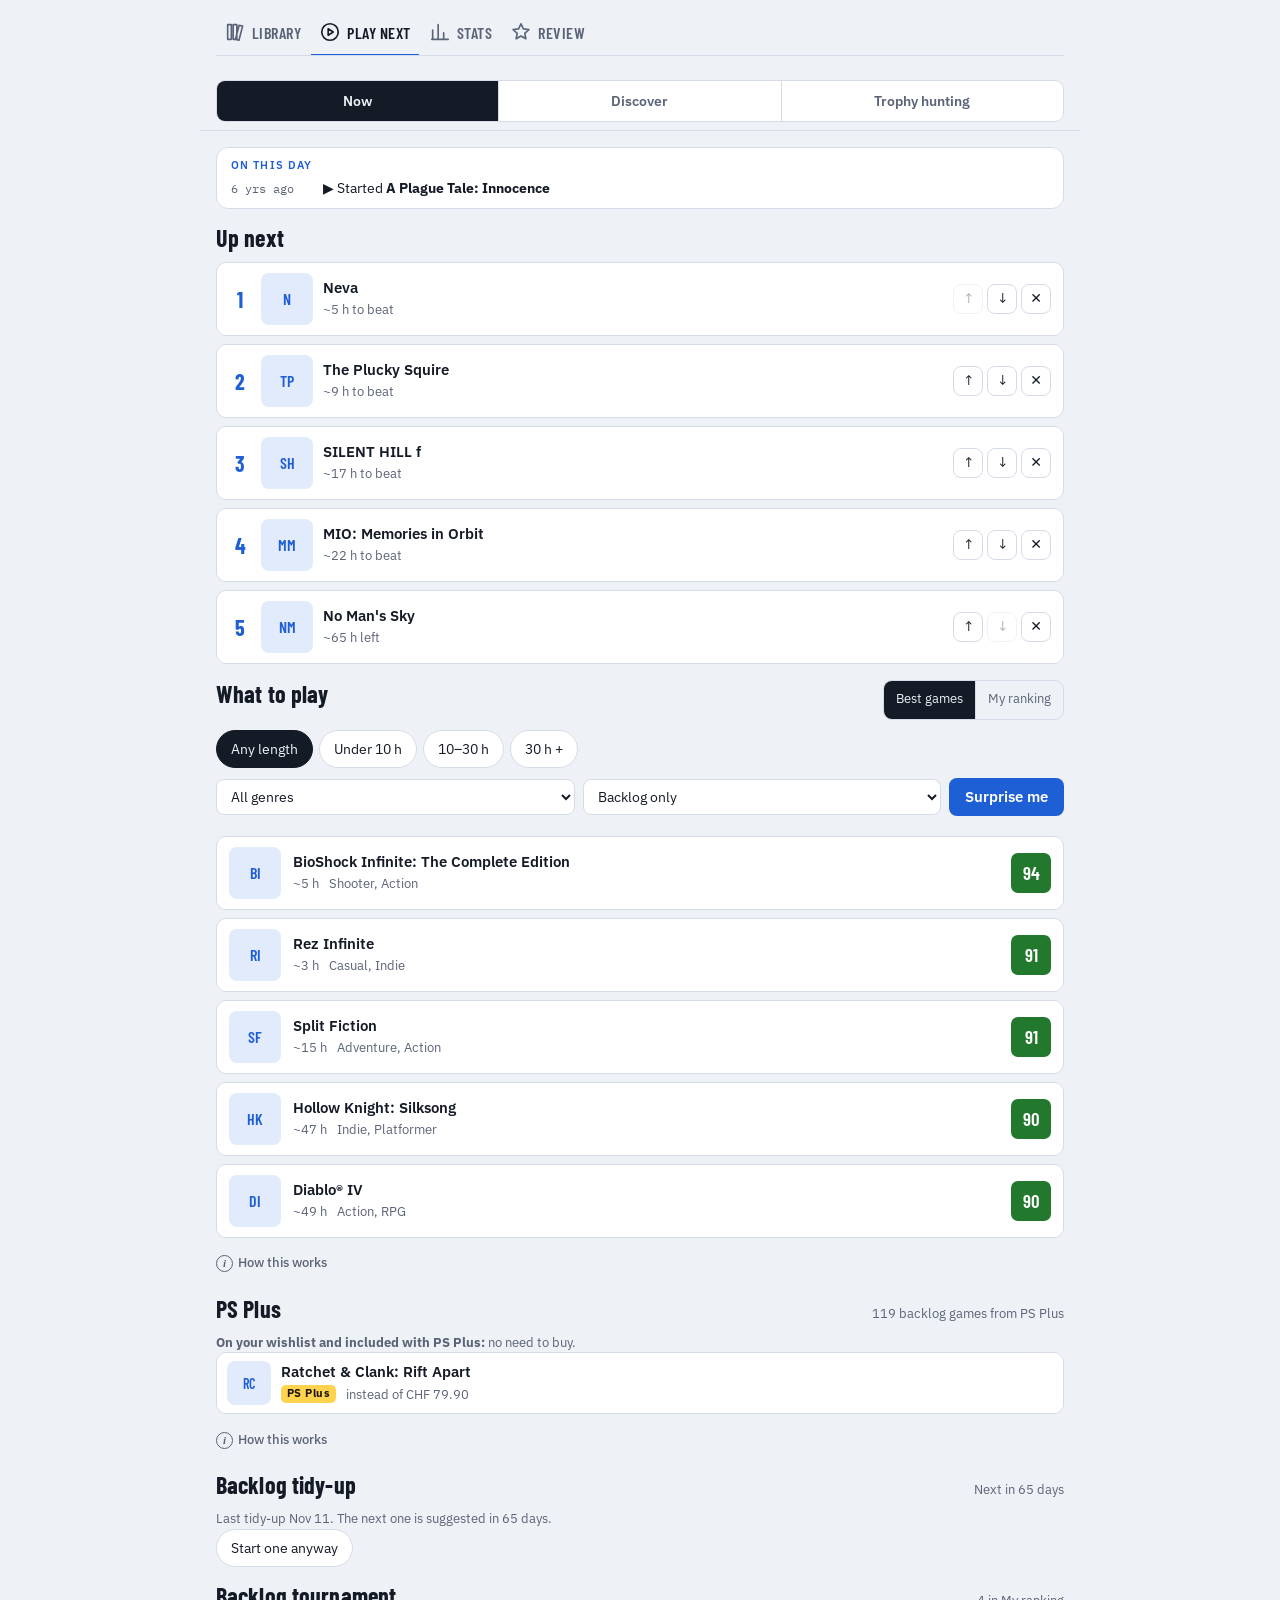
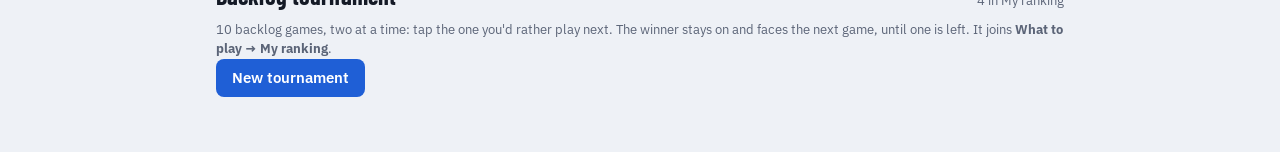
==== commit dd6c6f64: "Trophy progress: bars in the trophy list, Almost there on Play next PSN's per-trophy counters (alrea" ====
--- a/docs/play.html
+++ b/docs/play.html
@@ -224,6 +224,12 @@
       <button class="more" id="closeMore" hidden></button>
       <details class="how"><summary>How this works</summary><p>Games at 70% or more. Under each game: the missing trophies most players have, so likely the easiest left.</p></details>
     </section>
+    <section class="block" id="doingSec" hidden>
+      <h2 class="sec">Almost there</h2>
+      <ol class="list compact" id="doing"></ol>
+      <button class="more" id="doingMore" hidden></button>
+      <details class="how"><summary>How this works</summary><p>Trophies you've started that count towards a number (41 of 50 collectibles, 171 of 200 kills), most advanced first. PlayStation only tracks this for some PS5 trophies, so many trophies and all PS4 games have no counter. Updated with each data refresh.</p></details>
+    </section>
     <section class="block">
       <h2 class="sec">Next platinum: how hard?</h2>
       <div id="platHard"></div>
@@ -325,6 +331,18 @@
 
 let dlcAll = false, closeAll = false, hardAll = false;
 $("closeMore").addEventListener("click", () => { closeAll = !closeAll; closest(); });
+let doingAll = false;
+function almostThere() {                             // single trophies with a counter, closest to done
+  const all = DATA.games.filter(x => x.eff !== "dropped").flatMap(x => (x.doing || []).map(t => ({ x, t }))).sort((a, b) => b.t.pct - a.t.pct || (b.t.r ?? 0) - (a.t.r ?? 0)), rows = doingAll ? all : all.slice(0, 6);
+  $("doingSec").hidden = !all.length; $("doingMore").hidden = all.length <= 6; $("doingMore").textContent = doingAll ? "Show fewer" : `Show all ${all.length}`;
+  $("doing").innerHTML = rows.map(({ x, t }) => { const [done, of] = String(t.p).split("/");
+    return `<li class="item tap" data-g="${esc(x.name)}"><span class="cover">${pic(x.image, x.name)}</span>
+      <span class="main"><span class="name"><span class="dot d-${t.t}"></span> ${t.h ? "Hidden trophy" : esc(t.n)}</span>
+        <span class="prog"><span class="bar"><i style="width:${t.pct}%"></i></span><span class="num">${esc(done)} of ${esc(of)}</span></span>
+        <span class="meta"><span>${esc(x.name)}</span>${t.r != null ? `<span>${t.r}% have it</span>` : ""}</span></span>
+      <span class="left num">${t.pct}%</span></li>`; }).join("");
+}
+$("doingMore").addEventListener("click", () => { doingAll = !doingAll; almostThere(); });
 function dlcToFinish() {
   const rows = DATA.games.map(x => {
     const open = (x.dlc || []).filter(d => d.earned < d.total);
@@ -846,7 +864,7 @@
   if (state.genre && !genres.includes(state.genre)) state.genre = "";
   $("genre").innerHTML = `<option value="">All genres</option>` + genres.map(g => `<option${g === state.genre ? " selected" : ""}>${esc(g)}</option>`).join("");
   await extrasStart();
-  render(); closest(); dlcToFinish(); weekly(); tourney();
+  render(); closest(); almostThere(); dlcToFinish(); weekly(); tourney();
   setupParts();
 }
 start();
--- a/docs/app.css
+++ b/docs/app.css
@@ -194,6 +194,7 @@
    there so nothing scrolls into the system's blurred edge */
 body::before { content: ""; position: fixed; inset: 0 0 auto; height: var(--safe-top); background: var(--bg); z-index: 50; pointer-events: none; }
 .wrap { padding-top: calc(12px + var(--safe-top)); }
+.standalone .wrap { padding-top: calc(28px + var(--safe-top)); }   /* installed app: clear of the iOS 26 soft blur under the status bar */
 .subnav { top: var(--safe-top); }
 
 .vh { position: absolute !important; width: 1px; height: 1px; overflow: hidden; clip: rect(0 0 0 0); white-space: nowrap; }
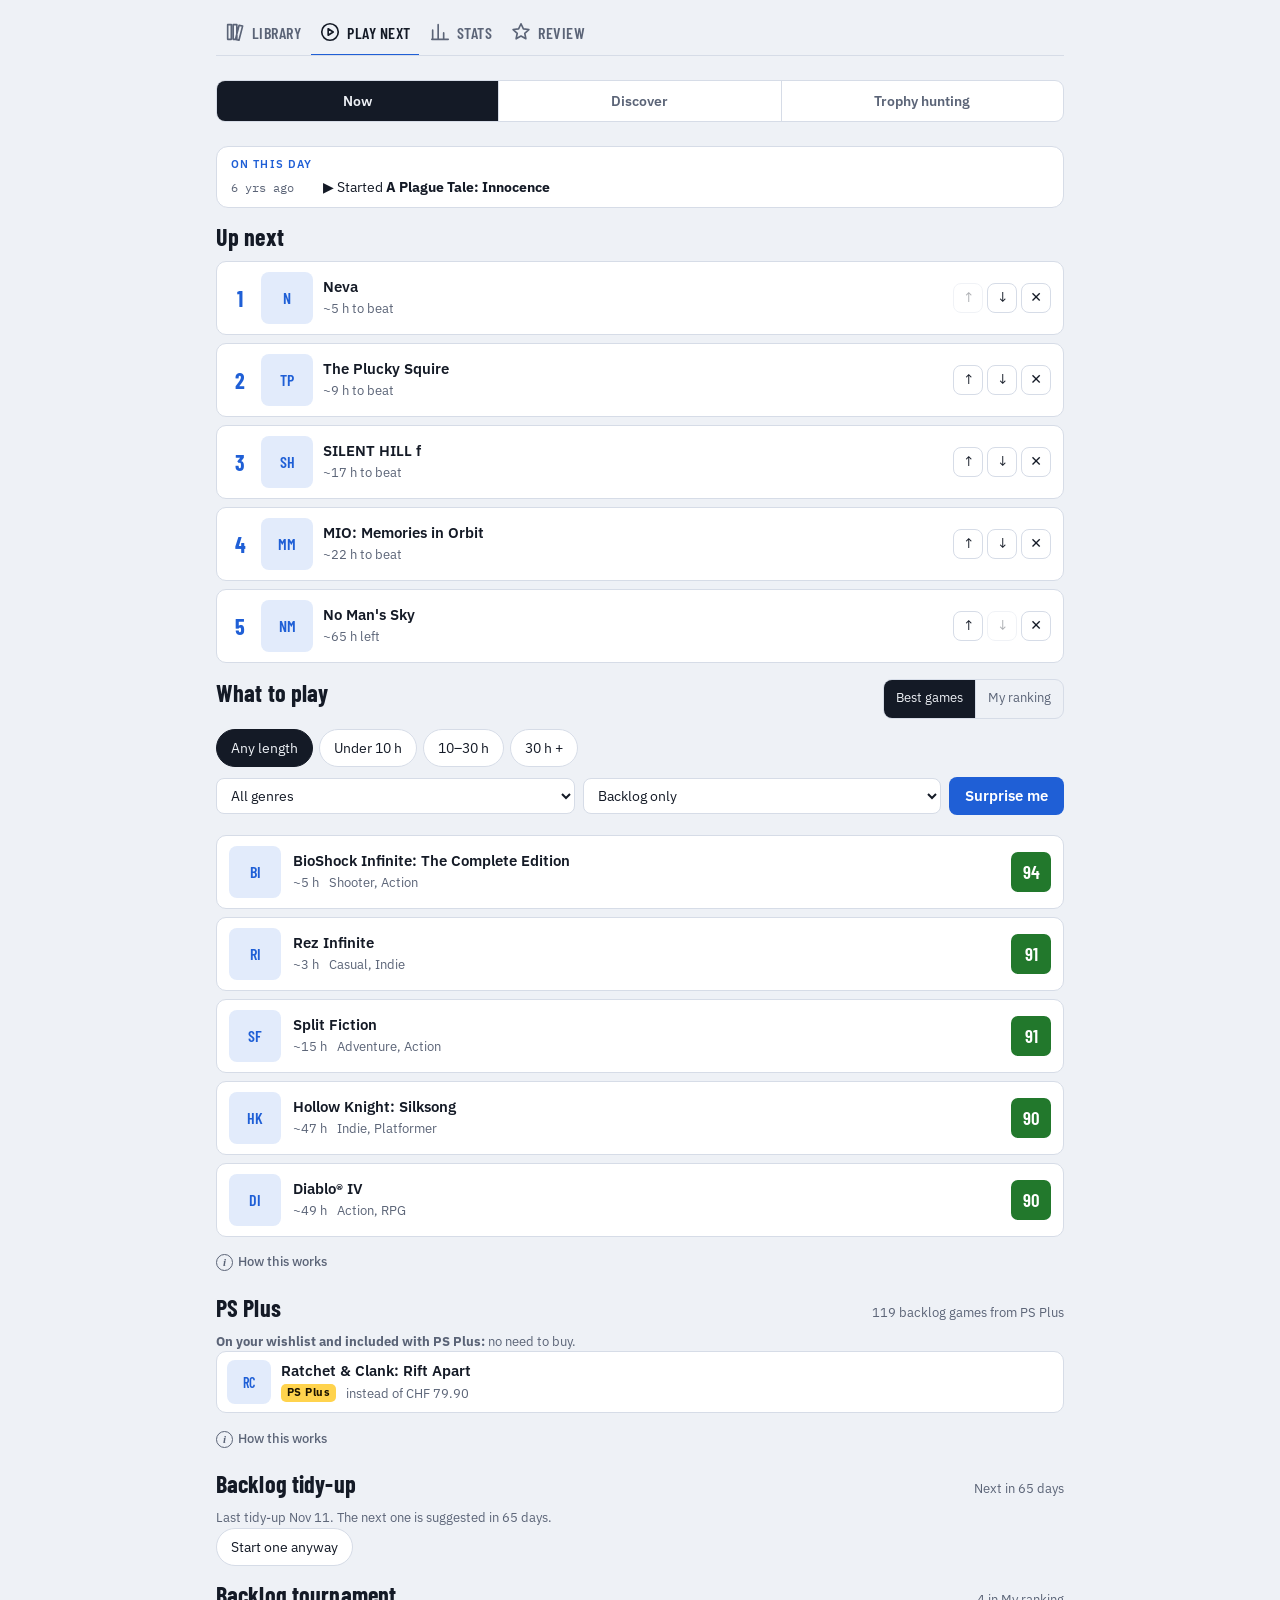
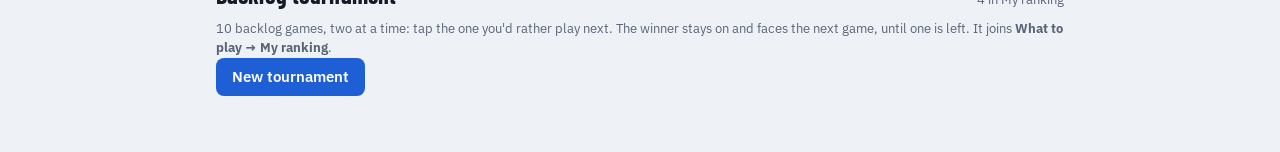
==== commit 2e89167b: "Trophies: separate platinum progress from all-trophy progress Games with DLC trophy groups get two b" ====
--- a/docs/play.html
+++ b/docs/play.html
@@ -222,7 +222,7 @@
       <h2 class="sec">Closest to platinum</h2>
       <ol class="list" id="close"></ol>
       <button class="more" id="closeMore" hidden></button>
-      <details class="how"><summary>How this works</summary><p>Games at 70% or more. Under each game: the missing trophies most players have, so likely the easiest left.</p></details>
+      <details class="how"><summary>How this works</summary><p>Games at 70% or more of their goal. For a game whose platinum you haven't got, the goal is the platinum, so only base-game trophies count (DLC trophies aren't needed for it); after the platinum, the goal is 100% with DLC. Under each game: the missing trophies most players have, so likely the easiest left. "Left" doesn't count the platinum itself, which unlocks on its own.</p></details>
     </section>
     <section class="block" id="doingSec" hidden>
       <h2 class="sec">Almost there</h2>
@@ -312,9 +312,11 @@
   $("pick").innerHTML = card(p[i], "Tonight's pick");
 }
 
+const toPlat = x => x.defined?.platinum && !x.platinum;                    // the goal is the platinum, which only needs base-game trophies
+const goalPct = x => toPlat(x) && x.base ? x.base.pct : (x.progress ?? 0);
 function closest() {
-  const all = DATA.games.filter(x => x.status !== "completed" && x.eff !== "dropped" && (x.progress ?? 0) >= 70)
-    .sort((a, b) => b.progress - a.progress || (a.missing_n ?? 99) - (b.missing_n ?? 99)), rows = closeAll ? all : all.slice(0, 5);
+  const all = DATA.games.filter(x => x.status !== "completed" && x.eff !== "dropped" && goalPct(x) >= 70)
+    .sort((a, b) => goalPct(b) - goalPct(a) || (a.missing_n ?? 99) - (b.missing_n ?? 99)), rows = closeAll ? all : all.slice(0, 5);
   $("closeMore").hidden = all.length <= 5; $("closeMore").textContent = closeAll ? "Show fewer" : `Show all ${all.length}`;
   $("close").innerHTML = rows.length ? rows.map(x => {
     const easy = (x.easy || []).map(t => `<span><span class="dot d-${t.t}"></span>${t.h ? "Hidden trophy" : esc(t.n)}${t.p ? ` (${esc(t.p)})` : ""}<span class="r">${t.r ?? "?"}%</span></span>`).join("");
@@ -322,7 +324,7 @@
     const tag = x.eff === "beaten" ? `<span class="note"> · Beaten</span>` : "";
     return `<li class="item tap" data-g="${esc(x.name)}"><span class="cover">${pic(x.image, x.name)}</span>
       <span class="main"><span class="name">${esc(x.name)}${tag}</span>
-        <span class="prog"><span class="bar"><i style="width:${x.progress}%"></i></span><span class="num">${x.progress}% to ${goal}</span></span>
+        <span class="prog"><span class="bar"><i style="width:${goalPct(x)}%"></i></span><span class="num">${goalPct(x)}% to ${goal}${toPlat(x) && x.base ? ` · ${x.progress}% with DLC` : ""}</span></span>
         <span class="easy">${easy}</span></span>
       <span class="left num">${x.missing_n ?? "?"}<small>left</small></span></li>`;
   }).join("") : `<p class="empty">No game at 70% or more right now.</p>`;
@@ -655,12 +657,12 @@
     .map(x => { const gd = GP.diffOf(x)?.combined.difficulty ?? null;   // guide rating /10
       const level = gd != null ? (gd <= 3.5 ? "Easy" : gd <= 6 ? "Medium" : "Hard")
         : x.rare_missing === 0 && x.plat_rate >= 10 ? "Easy" : (x.rare_missing >= 3 || x.plat_rate < 5) ? "Hard" : "Medium";
-      const est = x.rare_missing * 10 + (100 - x.progress) / 5 - x.plat_rate / 3;
-      return { x, gd, level, ease: (gd != null ? gd * 8 : 30 + est / 2) + (100 - x.progress) / 4 }; })
+      const est = x.rare_missing * 10 + (100 - goalPct(x)) / 5 - x.plat_rate / 3;
+      return { x, gd, level, ease: (gd != null ? gd * 8 : 30 + est / 2) + (100 - goalPct(x)) / 4 }; })
     .sort((a, b) => a.ease - b.ease).slice(0, 20);
   const shown = hardAll ? rows : rows.slice(0, 6);
   $("platHard").innerHTML = rows.length ? `<div class="tblwrap"><table class="tbl"><thead><tr><th>Game</th><th>You</th><th>Guide</th><th>Plat</th><th><span class="vh">Open</span></th></tr></thead><tbody>
-    ${shown.map(r => `<tr class="tap" data-g="${esc(r.x.name)}"><td>${esc(r.x.name)}</td><td class="num">${r.x.progress}%</td><td class="num">${r.gd != null ? r.gd + "/10" : "—"}</td><td class="num">${r.x.plat_rate}%</td><td><span class="lvl ${r.level.toLowerCase()}">${r.level}</span></td></tr>`).join("")}</tbody></table></div>
+    ${shown.map(r => `<tr class="tap" data-g="${esc(r.x.name)}"><td>${esc(r.x.name)}</td><td class="num">${goalPct(r.x)}%</td><td class="num">${r.gd != null ? r.gd + "/10" : "—"}</td><td class="num">${r.x.plat_rate}%</td><td><span class="lvl ${r.level.toLowerCase()}">${r.level}</span></td></tr>`).join("")}</tbody></table></div>
     ${rows.length > 6 ? `<button class="more" id="hardMore">${hardAll ? "Show fewer" : `Show all ${rows.length}`}</button>` : ""}`
     : `<p class="empty">Appears after the next refresh.</p>`;
   reopen();
